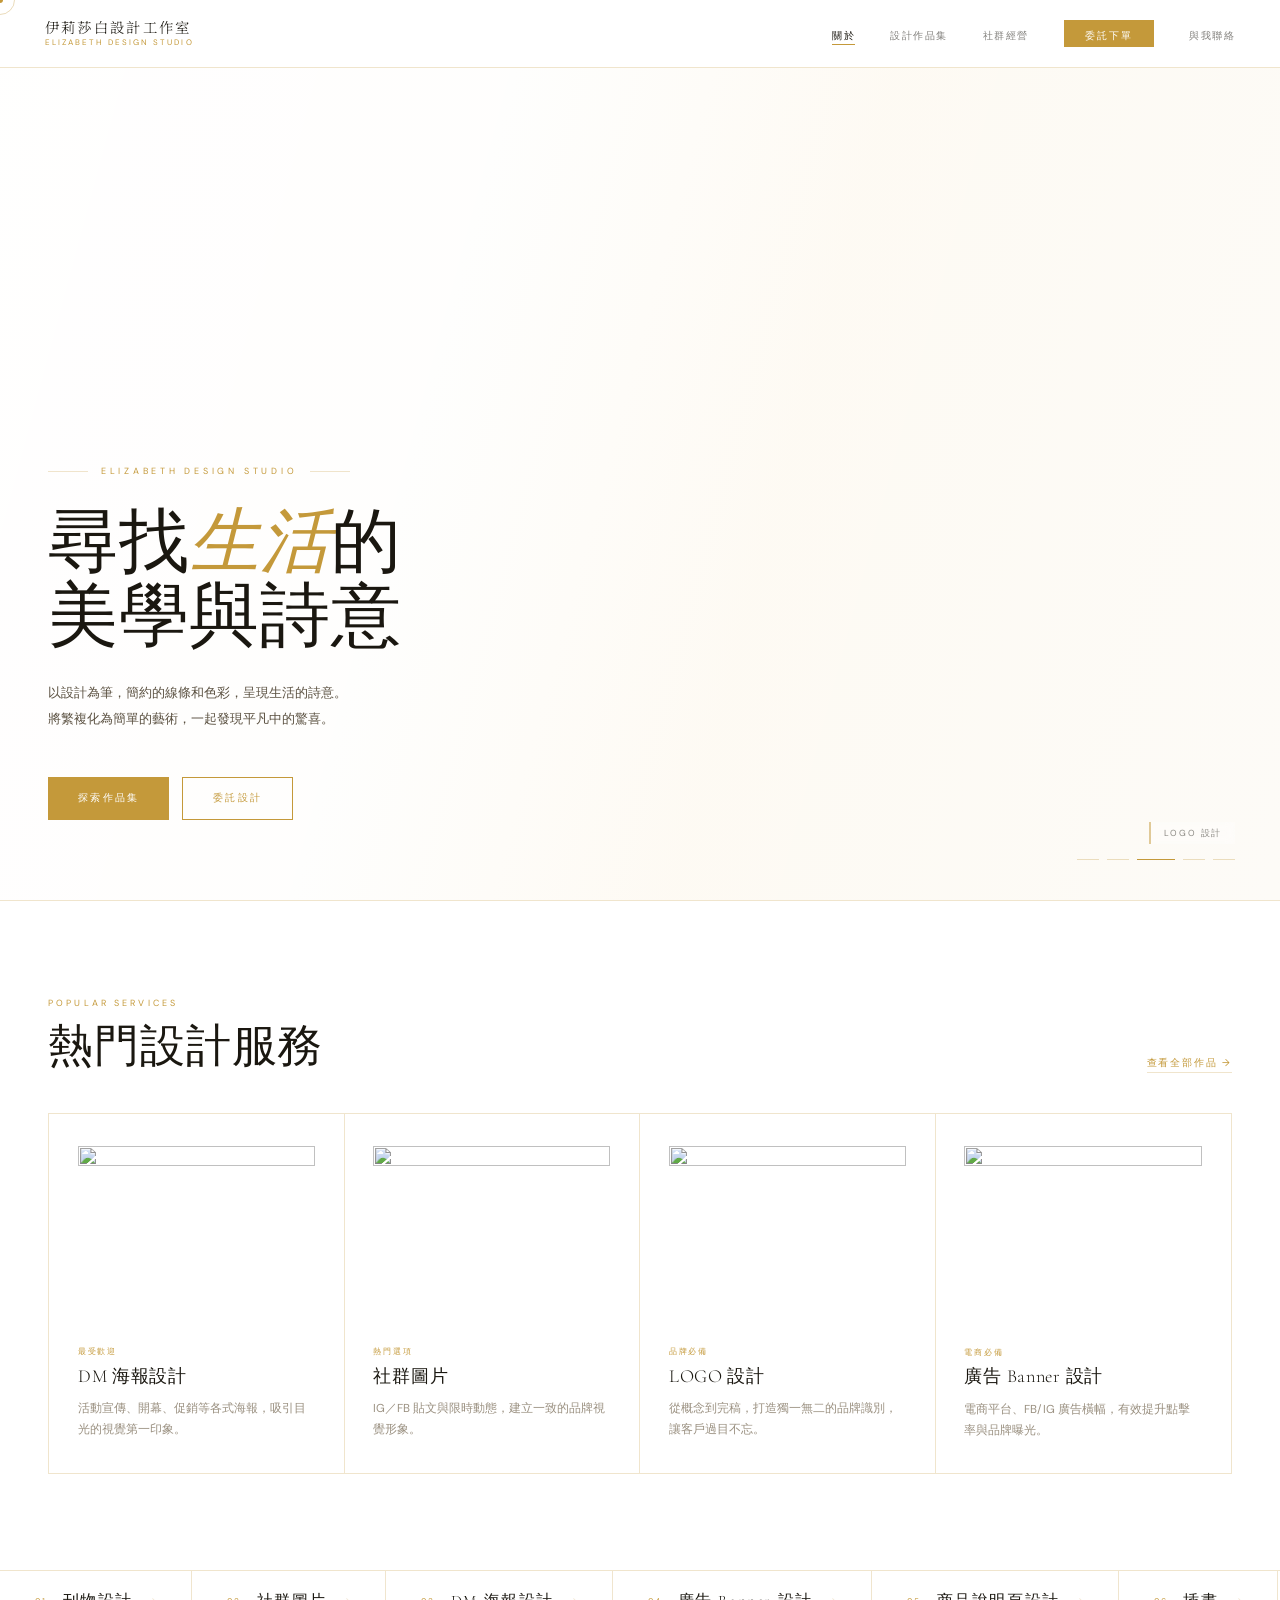
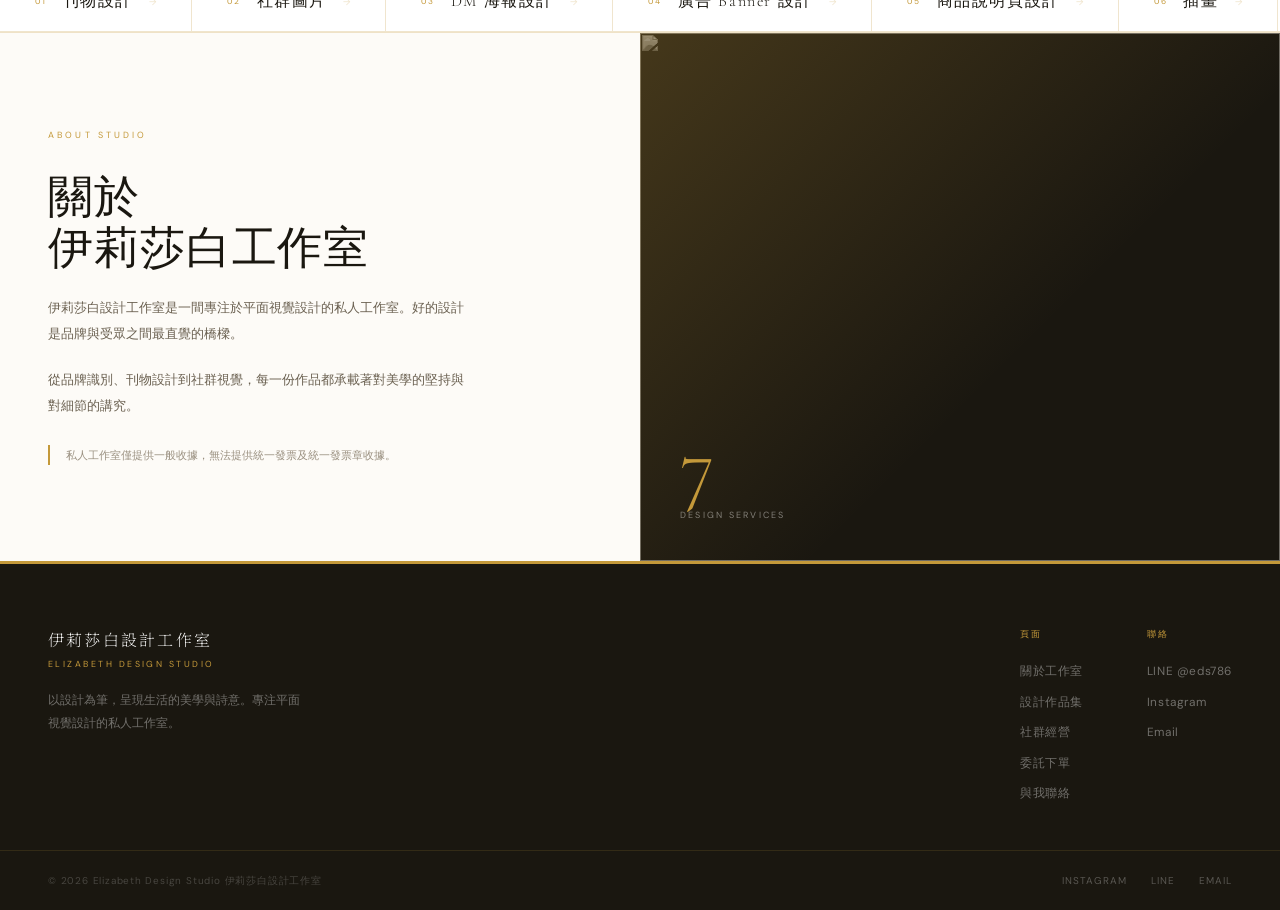
==== index.html @ bef83374 "Add files via upload" ====
<!DOCTYPE html>
<html lang="zh-TW">
<head>
<meta charset="UTF-8"/>
<meta name="viewport" content="width=device-width, initial-scale=1.0"/>
<title>ESD 伊莉莎白設計工作室</title>
<link rel="stylesheet" href="shared.css"/>
<style>
/* ══ HERO：全版圖片背景 ══ */
.hero{
  position:relative;height:100vh;min-height:620px;
  overflow:hidden;display:flex;align-items:flex-end;
}
/* 輪播作為背景 */
.hero-slides{position:absolute;inset:0;z-index:0}
.slide{position:absolute;inset:0;opacity:0;transition:opacity 1.2s var(--ease)}
.slide.active{opacity:1}
.slide img{width:100%;height:100%;object-fit:cover;display:block}
/* 漸層遮罩：左下金白漸層 */
.hero-overlay{
  position:absolute;inset:0;z-index:1;
  background:linear-gradient(
    105deg,
    rgba(255,255,255,.92) 0%,
    rgba(255,255,255,.75) 35%,
    rgba(255,248,235,.3) 60%,
    transparent 100%
  );
}
/* 文字區塊 */
.hero-content{
  position:relative;z-index:2;
  padding:0 3rem 5rem;
  max-width:640px;
}
.hero-eyebrow{
  font-size:.56rem;letter-spacing:.42em;text-transform:uppercase;
  color:var(--gold);margin-bottom:1.8rem;
  display:flex;align-items:center;gap:.8rem;
  opacity:0;animation:fadeUp .7s var(--ease) .2s forwards;
}
.hero-eyebrow::before,.hero-eyebrow::after{
  content:'';flex:1;max-width:40px;height:1px;background:var(--gold-line);
}
.hero-title{
  font-family:'Cormorant Garamond',serif;
  font-size:clamp(3.2rem,5.5vw,6rem);
  font-weight:300;line-height:1.05;letter-spacing:.01em;
  color:var(--ink);margin-bottom:1.6rem;
  opacity:0;animation:fadeUp .9s var(--ease) .35s forwards;
}
.hero-title em{font-style:italic;color:var(--gold)}
.hero-desc{
  font-size:.82rem;line-height:2;
  color:#5a5040;
  max-width:360px;margin-bottom:2.8rem;
  opacity:0;animation:fadeUp .8s var(--ease) .5s forwards;
}
.hero-btns{
  display:flex;gap:.8rem;
  opacity:0;animation:fadeUp .8s var(--ease) .65s forwards;
}
/* 右下角輪播控制 */
.hero-controls{
  position:absolute;bottom:2.5rem;right:2.8rem;z-index:3;
  display:flex;flex-direction:column;align-items:flex-end;gap:.9rem;
}
.hero-slide-label{
  font-size:.55rem;letter-spacing:.22em;text-transform:uppercase;
  color:var(--ink);opacity:.5;
  background:rgba(255,255,255,.7);backdrop-filter:blur(4px);
  padding:.28rem .8rem;border-left:2px solid var(--gold);
}
.slide-dots{display:flex;gap:.5rem}
.slide-dot{
  width:22px;height:1.5px;background:rgba(196,153,58,.3);
  border:none;padding:0;cursor:none;
  transition:background .3s,width .35s;
}
.slide-dot.active{background:var(--gold);width:38px}

/* ══ SERVICES ══ */
.services-sec{padding:6rem 3rem;background:var(--white);border-top:1px solid var(--gold-line)}
.services-grid{display:grid;grid-template-columns:repeat(4,1fr);gap:0;border:1px solid var(--gold-line)}
.svc-card{padding:2rem 1.8rem;border-right:1px solid var(--gold-line);cursor:none;transition:background .3s;position:relative;overflow:hidden}
.svc-card:last-child{border-right:none}
.svc-card::before{content:'';position:absolute;bottom:0;left:0;right:0;height:2px;background:var(--gold);transform:scaleX(0);transform-origin:left;transition:transform .45s var(--ease)}
.svc-card:hover{background:rgba(196,153,58,.04)}
.svc-card:hover::before{transform:scaleX(1)}
.svc-img{width:100%;aspect-ratio:4/3;object-fit:cover;display:block;margin-bottom:1.4rem;filter:grayscale(15%);transition:filter .4s}
.svc-card:hover .svc-img{filter:grayscale(0%)}
.svc-tag{font-size:.52rem;letter-spacing:.22em;text-transform:uppercase;color:var(--gold);margin-bottom:.45rem;display:block}
.svc-name{font-family:'Cormorant Garamond',serif;font-size:1.15rem;font-weight:300;letter-spacing:.04em;margin-bottom:.6rem;line-height:1.3}
.svc-desc{font-size:.72rem;color:var(--muted);line-height:1.85}

/* ══ 跑馬燈 ══ */
.marquee-sec{background:var(--white);overflow:hidden;border-top:1px solid var(--gold-line);border-bottom:1px solid var(--gold-line)}
.marquee-track{display:flex;animation:marquee 32s linear infinite;white-space:nowrap}
.marquee-track:hover{animation-play-state:paused}
.mq-item{display:inline-flex;align-items:center;gap:1rem;padding:1.2rem 2.2rem;border-right:1px solid var(--gold-line);text-decoration:none;flex-shrink:0;transition:background .25s}
.mq-item:hover{background:var(--gold-bg)}
.mq-num{font-size:.52rem;color:var(--gold);letter-spacing:.2em;font-weight:400}
.mq-name{font-family:'Cormorant Garamond',serif;font-size:1rem;font-weight:300;letter-spacing:.1em;color:var(--ink);transition:color .25s}
.mq-item:hover .mq-name{color:var(--gold)}
.mq-arr{font-size:.6rem;color:var(--gold-line);transition:transform .25s,color .25s}
.mq-item:hover .mq-arr{transform:translateX(4px);color:var(--gold)}

/* ══ About ══ */
.about-strip{display:grid;grid-template-columns:1fr 1fr;border-top:1px solid var(--gold-line)}
.about-txt{padding:6rem 4rem 6rem 3rem;display:flex;flex-direction:column;justify-content:center;gap:1.2rem;background:var(--cream)}
.about-p{font-size:.82rem;line-height:2;color:#6a6050;max-width:420px}
.about-note{font-size:.7rem;color:var(--muted);border-left:2px solid var(--gold);padding-left:1rem;line-height:1.85;margin-top:.4rem}
.about-vis{position:relative;overflow:hidden;background:var(--ink)}
.about-vis img{width:100%;height:100%;object-fit:cover;display:block;opacity:.5;mix-blend-mode:luminosity}
.about-vis::after{content:'';position:absolute;inset:0;background:linear-gradient(135deg,rgba(196,153,58,.25) 0%,transparent 60%)}
.about-num{position:absolute;bottom:2.5rem;left:2.5rem}
.about-num-val{font-family:'Cormorant Garamond',serif;font-size:5rem;font-weight:300;color:var(--gold);line-height:1}
.about-num-lab{font-size:.56rem;letter-spacing:.25em;text-transform:uppercase;color:rgba(255,255,255,.45);margin-top:.3rem}

/* RWD */
@media(max-width:1024px){.services-grid{grid-template-columns:1fr 1fr}.svc-card:nth-child(2){border-right:none}.svc-card:nth-child(3){border-right:1px solid var(--gold-line);border-top:1px solid var(--gold-line)}.svc-card:nth-child(4){border-right:none;border-top:1px solid var(--gold-line)}}
@media(max-width:900px){
  .hero{min-height:100svh}
  .hero-content{padding:0 1.5rem 4rem}
  .hero-overlay{background:linear-gradient(160deg,rgba(255,255,255,.93) 0%,rgba(255,255,255,.7) 50%,transparent 100%)}
  .services-sec{padding:4rem 1.5rem}
  .about-strip{grid-template-columns:1fr}.about-vis{height:280px}.about-txt{padding:4rem 1.5rem}
  .hero-controls{right:1.5rem;bottom:1.5rem}
}
@media(max-width:640px){
  .hero-btns{flex-direction:column;width:fit-content}
  .services-grid{grid-template-columns:1fr;border:none;gap:1px;background:var(--gold-line)}
  .svc-card{border-right:none!important;border-top:none!important}
}
</style>
</head>
<body>
<div class="cur" id="cur"><div class="cur-ring" id="curRing"></div><div class="cur-dot" id="curDot"></div></div>
<nav id="nav">
  <a href="index.html" class="nav-logo" id="navLogo">
    <span class="nav-logo-zh" id="logoZh">伊莉莎白設計工作室</span>
    <span class="nav-logo-en" id="logoEn">Elizabeth Design Studio</span>
  </a>
  <ul class="nav-links">
    <li><a href="index.html" class="active">關於</a></li>
    <li><a href="portfolio.html">設計作品集</a></li>
    <li><a href="social.html">社群經營</a></li>
    <li><a href="order.html" class="nav-order">委託下單</a></li>
    <li><a href="contact.html">與我聯絡</a></li>
  </ul>
</nav>
<section class="hero">
  <!-- 背景輪播 -->
  <div class="hero-slides" id="heroSlides">
    <div class="slide active"><img src="https://static.wixstatic.com/media/8109e1_0e1e3e920103409a89917b30dbd67b21~mv2.jpg" alt="刊物設計"/></div>
    <div class="slide"><img src="https://static.wixstatic.com/media/8109e1_4ee2aa64d29e4736bb7f7d68e0863f81~mv2.png" alt="DM海報設計"/></div>
    <div class="slide"><img src="https://static.wixstatic.com/media/8109e1_be5bf47ede104ee7af5be78bfac6766f~mv2.jpg" alt="LOGO設計"/></div>
    <div class="slide"><img src="https://static.wixstatic.com/media/41ce05_c71574ff69be4d159ee963cf0ec80db9~mv2.jpg" alt="社群圖片"/></div>
    <div class="slide"><img src="https://static.wixstatic.com/media/8109e1_5db962375a4b495bbe7d203b0794fe00~mv2.png" alt="廣告Banner"/></div>
  </div>
  <!-- 漸層遮罩 -->
  <div class="hero-overlay"></div>
  <!-- 文字內容 -->
  <div class="hero-content" style="padding-top:calc(var(--nav-h) + 2rem)">
    <p class="hero-eyebrow">Elizabeth Design Studio</p>
    <h1 class="hero-title">尋找<em>生活</em>的<br>美學與詩意</h1>
    <p class="hero-desc">以設計為筆，簡約的線條和色彩，呈現生活的詩意。<br>將繁複化為簡單的藝術，一起發現平凡中的驚喜。</p>
    <div class="hero-btns">
      <a href="portfolio.html" class="btn btn-dark">探索作品集</a>
      <a href="order.html" class="btn btn-outline">委託設計</a>
    </div>
  </div>
  <!-- 右下角控制 -->
  <div class="hero-controls">
    <span class="hero-slide-label" id="heroLabel">刊物設計</span>
    <div class="slide-dots" id="slideDots"></div>
  </div>
</section>
<section class="services-sec">
  <div class="s-head reveal"><div><span class="s-label">Popular Services</span><h2 class="s-title">熱門設計服務</h2></div><a href="portfolio.html" class="s-more">查看全部作品 →</a></div>
  <div class="services-grid">
    <div class="svc-card reveal"><img class="svc-img" src="https://static.wixstatic.com/media/8109e1_4ee2aa64d29e4736bb7f7d68e0863f81~mv2.png" alt=""/><span class="svc-tag">最受歡迎</span><div class="svc-name">DM 海報設計</div><div class="svc-desc">活動宣傳、開幕、促銷等各式海報，吸引目光的視覺第一印象。</div></div>
    <div class="svc-card reveal"><img class="svc-img" src="https://static.wixstatic.com/media/41ce05_c71574ff69be4d159ee963cf0ec80db9~mv2.jpg" alt=""/><span class="svc-tag">熱門選項</span><div class="svc-name">社群圖片</div><div class="svc-desc">IG／FB 貼文與限時動態，建立一致的品牌視覺形象。</div></div>
    <div class="svc-card reveal"><img class="svc-img" src="https://static.wixstatic.com/media/8109e1_be5bf47ede104ee7af5be78bfac6766f~mv2.jpg" alt=""/><span class="svc-tag">品牌必備</span><div class="svc-name">LOGO 設計</div><div class="svc-desc">從概念到完稿，打造獨一無二的品牌識別，讓客戶過目不忘。</div></div>
    <div class="svc-card reveal"><img class="svc-img" src="https://static.wixstatic.com/media/8109e1_5db962375a4b495bbe7d203b0794fe00~mv2.png" alt=""/><span class="svc-tag">電商必備</span><div class="svc-name">廣告 Banner 設計</div><div class="svc-desc">電商平台、FB/IG 廣告橫幅，有效提升點擊率與品牌曝光。</div></div>
  </div>
</section>
<div class="marquee-sec">
  <div class="marquee-track">
    <a href="portfolio.html?cat=publication" class="mq-item"><span class="mq-num">01</span><span class="mq-name">刊物設計</span><span class="mq-arr">→</span></a>
    <a href="portfolio.html?cat=social" class="mq-item"><span class="mq-num">02</span><span class="mq-name">社群圖片</span><span class="mq-arr">→</span></a>
    <a href="portfolio.html?cat=poster" class="mq-item"><span class="mq-num">03</span><span class="mq-name">DM 海報設計</span><span class="mq-arr">→</span></a>
    <a href="portfolio.html?cat=banner" class="mq-item"><span class="mq-num">04</span><span class="mq-name">廣告 Banner 設計</span><span class="mq-arr">→</span></a>
    <a href="portfolio.html?cat=product" class="mq-item"><span class="mq-num">05</span><span class="mq-name">商品說明頁設計</span><span class="mq-arr">→</span></a>
    <a href="portfolio.html?cat=illustration" class="mq-item"><span class="mq-num">06</span><span class="mq-name">插畫</span><span class="mq-arr">→</span></a>
    <a href="portfolio.html?cat=logo" class="mq-item"><span class="mq-num">07</span><span class="mq-name">LOGO 設計</span><span class="mq-arr">→</span></a>
    <a href="portfolio.html?cat=publication" class="mq-item"><span class="mq-num">01</span><span class="mq-name">刊物設計</span><span class="mq-arr">→</span></a>
    <a href="portfolio.html?cat=social" class="mq-item"><span class="mq-num">02</span><span class="mq-name">社群圖片</span><span class="mq-arr">→</span></a>
    <a href="portfolio.html?cat=poster" class="mq-item"><span class="mq-num">03</span><span class="mq-name">DM 海報設計</span><span class="mq-arr">→</span></a>
    <a href="portfolio.html?cat=banner" class="mq-item"><span class="mq-num">04</span><span class="mq-name">廣告 Banner 設計</span><span class="mq-arr">→</span></a>
    <a href="portfolio.html?cat=product" class="mq-item"><span class="mq-num">05</span><span class="mq-name">商品說明頁設計</span><span class="mq-arr">→</span></a>
    <a href="portfolio.html?cat=illustration" class="mq-item"><span class="mq-num">06</span><span class="mq-name">插畫</span><span class="mq-arr">→</span></a>
    <a href="portfolio.html?cat=logo" class="mq-item"><span class="mq-num">07</span><span class="mq-name">LOGO 設計</span><span class="mq-arr">→</span></a>
  </div>
</div>
<div class="about-strip">
  <div class="about-txt">
    <span class="s-label reveal">About Studio</span>
    <h2 class="s-title reveal">關於<br>伊莉莎白工作室</h2>
    <p class="about-p reveal">伊莉莎白設計工作室是一間專注於平面視覺設計的私人工作室。好的設計是品牌與受眾之間最直覺的橋樑。</p>
    <p class="about-p reveal">從品牌識別、刊物設計到社群視覺，每一份作品都承載著對美學的堅持與對細節的講究。</p>
    <div class="about-note reveal">私人工作室僅提供一般收據，無法提供統一發票及統一發票章收據。</div>
  </div>
  <div class="about-vis">
    <img src="https://static.wixstatic.com/media/8109e1_48b0894b3bb042a0b4a8bf01ee296b0f~mv2.jpg" alt=""/>
    <div class="about-num"><div class="about-num-val">7</div><div class="about-num-lab">Design Services</div></div>
  </div>
</div>
<footer class="site-footer">
  <div class="footer-top">
    <div class="footer-brand">
      <div class="footer-brand-logo">伊莉莎白設計工作室</div>
      <span class="footer-brand-en">Elizabeth Design Studio</span>
      <div class="footer-brand-desc">以設計為筆，呈現生活的美學與詩意。專注平面視覺設計的私人工作室。</div>
    </div>
    <div class="footer-col">
      <div class="footer-col-title">頁面</div>
      <ul><li><a href="index.html">關於工作室</a></li><li><a href="portfolio.html">設計作品集</a></li><li><a href="social.html">社群經營</a></li><li><a href="order.html">委託下單</a></li><li><a href="contact.html">與我聯絡</a></li></ul>
    </div>
    <div class="footer-col">
      <div class="footer-col-title">聯絡</div>
      <ul><li><a href="https://lin.ee/ocDYK0A" target="_blank">LINE @eds786</a></li><li><a href="https://instagram.com/elizabeth.design.tw" target="_blank">Instagram</a></li><li><a href="mailto:edsmichelle786@gmail.com">Email</a></li></ul>
    </div>
  </div>
  <div class="footer-bottom">
    <span class="footer-copy">© 2026 Elizabeth Design Studio 伊莉莎白設計工作室</span>
    <div class="footer-social"><a href="https://instagram.com/elizabeth.design.tw" target="_blank">Instagram</a><a href="https://lin.ee/ocDYK0A" target="_blank">LINE</a><a href="mailto:edsmichelle786@gmail.com">Email</a></div>
  </div>
</footer>
<script>
const cur=document.getElementById('cur'),dot=document.getElementById('curDot'),ring=document.getElementById('curRing');
let mx=0,my=0,rx=0,ry=0;
document.addEventListener('mousemove',e=>{mx=e.clientX;my=e.clientY;dot.style.left=mx+'px';dot.style.top=my+'px'});
(function loop(){rx+=(mx-rx)*.11;ry+=(my-ry)*.11;ring.style.left=rx+'px';ring.style.top=ry+'px';requestAnimationFrame(loop)})();
document.querySelectorAll('a,button,.svc-card').forEach(el=>{el.addEventListener('mouseenter',()=>cur.classList.add('hov'));el.addEventListener('mouseleave',()=>cur.classList.remove('hov'))});
window.addEventListener('load',()=>{const zh=document.getElementById('logoZh'),en=document.getElementById('logoEn');const zhW=zh.getBoundingClientRect().width;en.style.letterSpacing='0px';const enW=en.scrollWidth;if(enW<zhW&&en.textContent.length>1)en.style.letterSpacing=((zhW-enW)/(en.textContent.length-1))+'px'});
window.addEventListener('scroll',()=>document.getElementById('nav').classList.toggle('scrolled',window.scrollY>20));

/* Slideshow */
const slideLabels=['刊物設計','DM 海報設計','LOGO 設計','社群圖片','廣告 Banner'];
const slides=document.querySelectorAll('.slide');
const dotsWrap=document.getElementById('slideDots');
const labelEl=document.getElementById('heroLabel');
let cs=0,timer;
slides.forEach((_,i)=>{
  const d=document.createElement('button');
  d.className='slide-dot'+(i===0?' active':'');
  d.addEventListener('click',()=>{goTo(i);resetTimer()});
  dotsWrap.appendChild(d);
});
function goTo(n){
  slides[cs].classList.remove('active');
  dotsWrap.children[cs].classList.remove('active');
  cs=(n+slides.length)%slides.length;
  slides[cs].classList.add('active');
  dotsWrap.children[cs].classList.add('active');
  if(labelEl) labelEl.textContent=slideLabels[cs];
}
function resetTimer(){clearInterval(timer);timer=setInterval(()=>goTo(cs+1),4200)}
resetTimer();

/* Reveal */
const obs=new IntersectionObserver(entries=>{entries.forEach((e,i)=>{if(e.isIntersecting){setTimeout(()=>e.target.classList.add('in'),i*80);obs.unobserve(e.target)}});},{threshold:.1});
document.querySelectorAll('.reveal').forEach(el=>obs.observe(el));
</script>
</body>
</html>
---- shared.css ----
/* ════════════════════════════════════════
   ESD 伊莉莎白設計工作室 — 共用樣式
   shared.css  |  白色 × 金色主題
════════════════════════════════════════ */

@import url('https://fonts.googleapis.com/css2?family=Noto+Serif+TC:wght@200;300;400&family=DM+Sans:ital,wght@0,300;0,400;0,500;1,300&family=Cormorant+Garamond:ital,wght@0,300;0,400;1,300&display=swap');

/* ── Reset ── */
*, *::before, *::after { box-sizing: border-box; margin: 0; padding: 0; }
html { scroll-behavior: smooth; }

/* ── Variables（白色 × 金色）── */
:root {
  --ink:      #1a1710;       /* 深墨褐，只用於文字 */
  --ink2:     #2e2a1e;
  --white:    #ffffff;
  --cream:    #fdfbf7;       /* 頁面底色，非純白略帶暖意 */
  --gold:     #c4993a;       /* 主金色 */
  --gold-l:   #d4af62;       /* 亮金 hover */
  --gold-d:   #a07c28;       /* 深金 */
  --gold-bg:  rgba(196,153,58,.08);   /* 金色淡背景 */
  --gold-line:rgba(196,153,58,.25);   /* 金色線條 */
  --line:     rgba(196,153,58,.18);   /* 分隔線 */
  --muted:    #9a9080;
  --ease:     cubic-bezier(0.16, 1, 0.3, 1);
  --nav-h:    68px;
}

body {
  font-family: 'DM Sans', sans-serif;
  background: var(--cream);
  color: var(--ink);
  overflow-x: hidden;
  cursor: none;
}

/* ── Custom Cursor ── */
.cur { position: fixed; pointer-events: none; z-index: 9999; }
.cur-dot {
  width: 6px; height: 6px;
  background: var(--gold);
  border-radius: 50%;
  position: absolute;
  transform: translate(-50%, -50%);
}
.cur-ring {
  width: 30px; height: 30px;
  border: 1px solid var(--gold);
  border-radius: 50%;
  position: absolute;
  transform: translate(-50%, -50%);
  transition: width .5s var(--ease), height .5s var(--ease), opacity .4s;
  opacity: .35;
}
.cur.hov .cur-ring { width: 50px; height: 50px; opacity: .2; }

/* ════════════════
   NAV
════════════════ */
nav {
  position: fixed; top: 0; left: 0; right: 0; z-index: 200;
  height: var(--nav-h);
  display: flex; justify-content: space-between; align-items: center;
  padding: 0 2.8rem;
  background: rgba(255,255,255,.97);
  backdrop-filter: blur(20px);
  border-bottom: 1px solid var(--gold-line);
  transition: background .3s, box-shadow .3s;
}
nav.scrolled {
  box-shadow: 0 1px 20px rgba(196,153,58,.1);
}

/* ── Logo ── */
.nav-logo {
  text-decoration: none;
  display: flex; flex-direction: column;
  align-items: flex-start; gap: .12rem;
}
.nav-logo-zh {
  font-family: 'Noto Serif TC', serif;
  font-size: .9rem; font-weight: 300;
  letter-spacing: .16em; white-space: nowrap;
  display: block; line-height: 1; color: var(--ink);
}
.nav-logo-en {
  font-size: .5rem; letter-spacing: .3em;
  text-transform: uppercase; color: var(--gold);
  white-space: nowrap; display: block;
}

/* ── Links ── */
.nav-links {
  display: flex; gap: 2.2rem;
  list-style: none; align-items: center;
}
.nav-links a {
  text-decoration: none; color: var(--ink);
  font-size: .65rem; letter-spacing: .14em; text-transform: uppercase;
  position: relative; padding-bottom: 3px;
  transition: color .25s; opacity: .55;
}
.nav-links a::after {
  content: ''; position: absolute; bottom: 0; left: 0;
  width: 0; height: 1px; background: var(--gold);
  transition: width .4s var(--ease);
}
.nav-links a:hover { opacity: 1; color: var(--gold); }
.nav-links a:hover::after { width: 100%; }
.nav-links a.active { opacity: 1; color: var(--ink); }
.nav-links a.active::after { width: 100%; }

/* ── 委託下單按鈕 ── */
.nav-order {
  opacity: 1 !important;
  display: inline-flex; align-items: center;
  text-decoration: none !important;
  color: var(--white) !important;
  font-size: .6rem !important;
  letter-spacing: .18em !important;
  padding: .5rem 1.3rem;
  background: var(--gold);
  border: 1px solid var(--gold);
  transition: background .3s, border-color .3s !important;
  white-space: nowrap;
}
.nav-order::after { display: none !important; }
.nav-order:hover {
  background: var(--gold-d) !important;
  border-color: var(--gold-d) !important;
  color: var(--white) !important;
}

/* ════════════════
   FOOTER — 米白底金色調
════════════════ */
.site-footer {
  background: var(--ink);
  border-top: 3px solid var(--gold);
}
.footer-top {
  display: grid; grid-template-columns: 1fr auto auto;
  gap: 4rem; align-items: start;
  padding: 4rem 3rem 3rem;
  border-bottom: 1px solid rgba(196,153,58,.15);
}
.footer-brand-logo {
  font-family: 'Noto Serif TC', serif;
  font-size: 1rem; font-weight: 200; letter-spacing: .14em;
  color: var(--white); margin-bottom: .4rem;
}
.footer-brand-en {
  font-size: .55rem; letter-spacing: .28em; text-transform: uppercase;
  color: var(--gold); margin-bottom: 1.2rem; display: block;
}
.footer-brand-desc {
  font-size: .74rem; color: rgba(255,255,255,.38);
  line-height: 1.9; max-width: 260px;
}
.footer-col-title {
  font-size: .56rem; letter-spacing: .28em; text-transform: uppercase;
  color: var(--gold); margin-bottom: 1.1rem;
}
.footer-col ul { list-style: none; display: flex; flex-direction: column; gap: .6rem; }
.footer-col ul a {
  font-size: .74rem; color: rgba(255,255,255,.38);
  text-decoration: none; letter-spacing: .05em; transition: color .25s;
}
.footer-col ul a:hover { color: var(--gold-l); }
.footer-bottom {
  display: flex; justify-content: space-between; align-items: center;
  padding: 1.4rem 3rem;
}
.footer-copy {
  font-size: .62rem; color: rgba(255,255,255,.2); letter-spacing: .08em;
}
.footer-social { display: flex; gap: 1.5rem; }
.footer-social a {
  font-size: .62rem; color: rgba(255,255,255,.28);
  text-decoration: none; letter-spacing: .1em; text-transform: uppercase;
  transition: color .25s;
}
.footer-social a:hover { color: var(--gold); }

/* ════════════════
   SHARED COMPONENTS
════════════════ */
.s-label {
  font-size: .56rem; letter-spacing: .35em; text-transform: uppercase;
  color: var(--gold); margin-bottom: .8rem; display: block;
}
.s-title {
  font-family: 'Cormorant Garamond', serif;
  font-size: clamp(2rem, 3.5vw, 3.2rem);
  font-weight: 300; letter-spacing: .02em; line-height: 1.15;
}
.s-head {
  display: flex; justify-content: space-between; align-items: flex-end;
  margin-bottom: 2.5rem;
}
.s-more {
  font-size: .62rem; letter-spacing: .18em; text-transform: uppercase;
  color: var(--gold); text-decoration: none;
  border-bottom: 1px solid var(--gold-line); padding-bottom: 2px;
  transition: color .25s, border-color .25s;
}
.s-more:hover { color: var(--gold-d); border-color: var(--gold-d); }

/* Buttons */
.btn {
  display: inline-flex; align-items: center; gap: .55rem;
  text-decoration: none; font-family: 'DM Sans', sans-serif;
  font-size: .65rem; letter-spacing: .2em; text-transform: uppercase;
  padding: .85rem 1.9rem; transition: all .35s var(--ease);
  cursor: none; white-space: nowrap; border: none;
}
/* 主要按鈕：金底白字 */
.btn-dark  { background: var(--gold); color: var(--white); }
.btn-dark:hover { background: var(--gold-d); }
/* 輪廓按鈕：金框金字 */
.btn-outline { border: 1px solid var(--gold); color: var(--gold); background: none; }
.btn-outline:hover { background: var(--gold); color: var(--white); }
/* 深色場合白框 */
.btn-outline-w { border: 1px solid rgba(255,255,255,.35); color: var(--white); background: none; }
.btn-outline-w:hover { border-color: var(--gold); color: var(--gold); }
.btn-gold { background: var(--gold); color: var(--white); }
.btn-gold:hover { background: var(--gold-d); }

/* Page hero — 白底金裝飾 */
.page-hero {
  padding-top: var(--nav-h);
  min-height: 46vh;
  background: var(--white);
  border-bottom: 1px solid var(--gold-line);
  display: flex; flex-direction: column; justify-content: flex-end;
  padding-left: 3rem; padding-right: 3rem; padding-bottom: 4rem;
  position: relative; overflow: hidden;
}
/* 金色左側裝飾線 */
.page-hero::before {
  content: '';
  position: absolute; left: 0; top: 0; bottom: 0;
  width: 3px; background: linear-gradient(to bottom, transparent, var(--gold), transparent);
}
/* 大字水印改成金色淡 */
.page-hero-watermark {
  position: absolute; right: -1rem; top: 50%; transform: translateY(-55%);
  font-family: 'Cormorant Garamond', serif;
  font-size: 18vw; font-weight: 300; line-height: 1;
  color: rgba(196,153,58,.06); pointer-events: none; white-space: nowrap;
  letter-spacing: -.02em;
}
.page-hero .s-label { color: var(--gold); }
.page-hero h1 {
  font-family: 'Cormorant Garamond', serif;
  font-size: clamp(2.4rem, 5.5vw, 5rem);
  font-weight: 300; color: var(--ink);
  line-height: 1.08; letter-spacing: .01em;
  opacity: 0; animation: fadeUp .85s var(--ease) .35s forwards;
}
.page-hero h1 em { font-style: italic; color: var(--gold); }
.page-hero-sub {
  font-size: .8rem; color: var(--muted);
  margin-top: 1rem; line-height: 1.9; max-width: 480px;
  opacity: 0; animation: fadeUp .8s var(--ease) .5s forwards;
}

/* Reveal */
.reveal { opacity: 0; transform: translateY(22px); transition: opacity .8s var(--ease), transform .8s var(--ease); }
.reveal.in { opacity: 1; transform: translateY(0); }

/* Animations */
@keyframes fadeUp { from { opacity:0; transform: translateY(16px); } to { opacity:1; transform: translateY(0); } }
@keyframes fadeIn { from { opacity:0; } to { opacity:1; } }
@keyframes marquee { from { transform: translateX(0); } to { transform: translateX(-50%); } }

/* ── Responsive ── */
@media (max-width: 900px) {
  nav { padding: 0 1.5rem; }
  .nav-links { gap: 1.2rem; }
  .page-hero { padding: calc(var(--nav-h) + 2rem) 1.5rem 3rem; }
  .footer-top { grid-template-columns: 1fr; gap: 2rem; padding: 3rem 1.5rem 2rem; }
  .footer-bottom { padding: 1.2rem 1.5rem; flex-direction: column; gap: .8rem; text-align: center; }
}
@media (max-width: 640px) {
  nav { padding: 0 1.2rem; }
  .nav-links li:not(:last-child):not(:last-child) { display: none; }
}
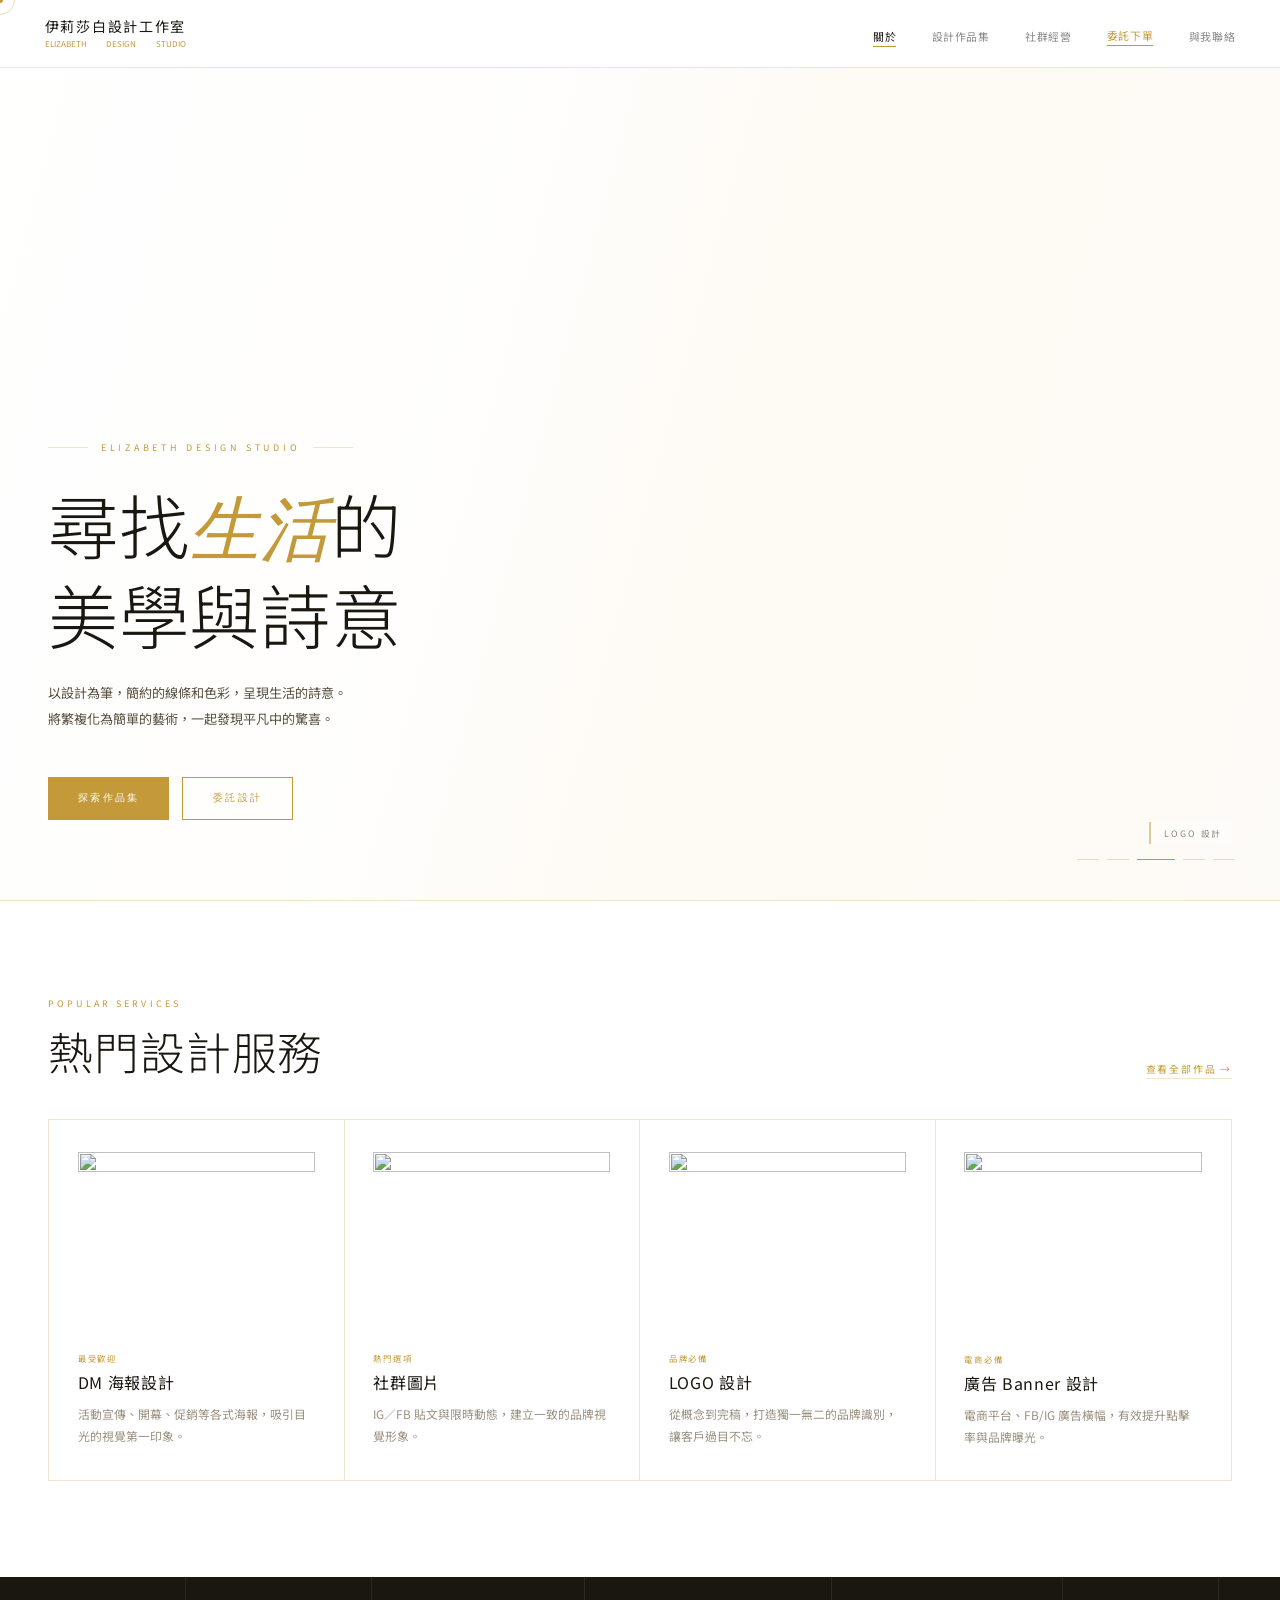
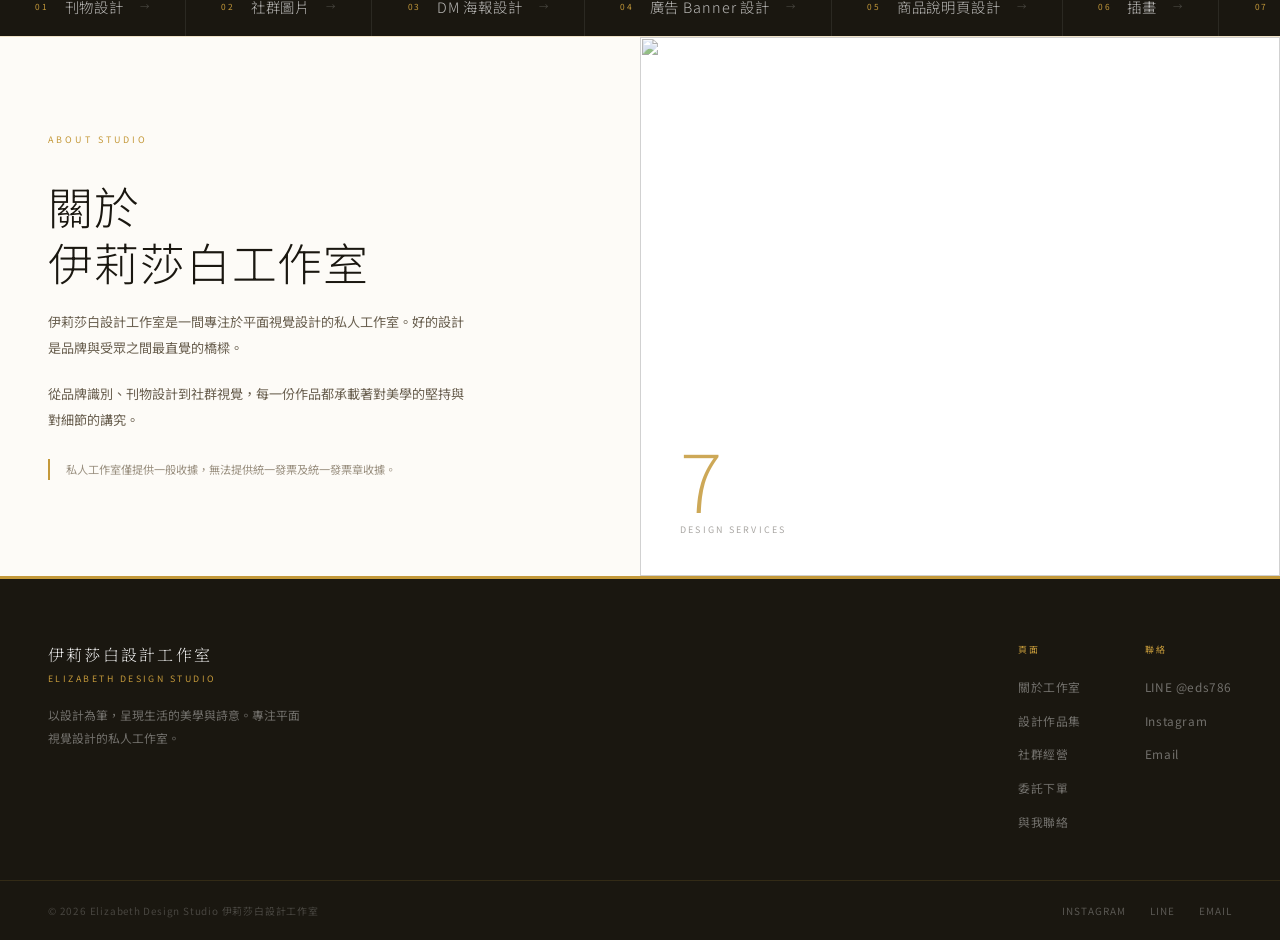
==== commit a13831b9: "Add files via upload" ====
--- a/index.html
+++ b/index.html
@@ -11,12 +11,10 @@
   position:relative;height:100vh;min-height:620px;
   overflow:hidden;display:flex;align-items:flex-end;
 }
-/* 輪播作為背景 */
 .hero-slides{position:absolute;inset:0;z-index:0}
 .slide{position:absolute;inset:0;opacity:0;transition:opacity 1.2s var(--ease)}
 .slide.active{opacity:1}
 .slide img{width:100%;height:100%;object-fit:cover;display:block}
-/* 漸層遮罩：左下金白漸層 */
 .hero-overlay{
   position:absolute;inset:0;z-index:1;
   background:linear-gradient(
@@ -27,7 +25,6 @@
     transparent 100%
   );
 }
-/* 文字區塊 */
 .hero-content{
   position:relative;z-index:2;
   padding:0 3rem 5rem;
@@ -42,14 +39,15 @@
 .hero-eyebrow::before,.hero-eyebrow::after{
   content:'';flex:1;max-width:40px;height:1px;background:var(--gold-line);
 }
+/* 圖三：主標題改黑體 */
 .hero-title{
-  font-family:'Cormorant Garamond',serif;
-  font-size:clamp(3.2rem,5.5vw,6rem);
-  font-weight:300;line-height:1.05;letter-spacing:.01em;
+  font-family:'Noto Sans TC',sans-serif;
+  font-size:clamp(2.8rem,5.5vw,6rem);
+  font-weight:300;line-height:1.15;letter-spacing:.01em;
   color:var(--ink);margin-bottom:1.6rem;
   opacity:0;animation:fadeUp .9s var(--ease) .35s forwards;
 }
-.hero-title em{font-style:italic;color:var(--gold)}
+.hero-title em{font-style:italic;color:var(--gold);font-family:'Cormorant Garamond',serif}
 .hero-desc{
   font-size:.82rem;line-height:2;
   color:#5a5040;
@@ -60,7 +58,6 @@
   display:flex;gap:.8rem;
   opacity:0;animation:fadeUp .8s var(--ease) .65s forwards;
 }
-/* 右下角輪播控制 */
 .hero-controls{
   position:absolute;bottom:2.5rem;right:2.8rem;z-index:3;
   display:flex;flex-direction:column;align-items:flex-end;gap:.9rem;
@@ -90,19 +87,19 @@
 .svc-img{width:100%;aspect-ratio:4/3;object-fit:cover;display:block;margin-bottom:1.4rem;filter:grayscale(15%);transition:filter .4s}
 .svc-card:hover .svc-img{filter:grayscale(0%)}
 .svc-tag{font-size:.52rem;letter-spacing:.22em;text-transform:uppercase;color:var(--gold);margin-bottom:.45rem;display:block}
-.svc-name{font-family:'Cormorant Garamond',serif;font-size:1.15rem;font-weight:300;letter-spacing:.04em;margin-bottom:.6rem;line-height:1.3}
-.svc-desc{font-size:.72rem;color:var(--muted);line-height:1.85}
-
-/* ══ 跑馬燈 ══ */
-.marquee-sec{background:var(--white);overflow:hidden;border-top:1px solid var(--gold-line);border-bottom:1px solid var(--gold-line)}
+.svc-name{font-family:'Noto Sans TC',sans-serif;font-size:1rem;font-weight:400;letter-spacing:.04em;margin-bottom:.6rem;line-height:1.4}
+.svc-desc{font-size:.74rem;color:var(--muted);line-height:1.85}
+
+/* 圖四：跑馬燈改回黑底 */
+.marquee-sec{background:var(--ink);overflow:hidden;border-top:none;border-bottom:none}
 .marquee-track{display:flex;animation:marquee 32s linear infinite;white-space:nowrap}
 .marquee-track:hover{animation-play-state:paused}
-.mq-item{display:inline-flex;align-items:center;gap:1rem;padding:1.2rem 2.2rem;border-right:1px solid var(--gold-line);text-decoration:none;flex-shrink:0;transition:background .25s}
-.mq-item:hover{background:var(--gold-bg)}
+.mq-item{display:inline-flex;align-items:center;gap:1rem;padding:1.2rem 2.2rem;border-right:1px solid rgba(255,255,255,.08);text-decoration:none;flex-shrink:0;transition:background .25s}
+.mq-item:hover{background:rgba(196,153,58,.15)}
 .mq-num{font-size:.52rem;color:var(--gold);letter-spacing:.2em;font-weight:400}
-.mq-name{font-family:'Cormorant Garamond',serif;font-size:1rem;font-weight:300;letter-spacing:.1em;color:var(--ink);transition:color .25s}
+.mq-name{font-family:'Noto Sans TC',sans-serif;font-size:.9rem;font-weight:300;letter-spacing:.06em;color:rgba(255,255,255,.7);transition:color .25s}
 .mq-item:hover .mq-name{color:var(--gold)}
-.mq-arr{font-size:.6rem;color:var(--gold-line);transition:transform .25s,color .25s}
+.mq-arr{font-size:.6rem;color:rgba(255,255,255,.2);transition:transform .25s,color .25s}
 .mq-item:hover .mq-arr{transform:translateX(4px);color:var(--gold)}
 
 /* ══ About ══ */
@@ -110,12 +107,13 @@
 .about-txt{padding:6rem 4rem 6rem 3rem;display:flex;flex-direction:column;justify-content:center;gap:1.2rem;background:var(--cream)}
 .about-p{font-size:.82rem;line-height:2;color:#6a6050;max-width:420px}
 .about-note{font-size:.7rem;color:var(--muted);border-left:2px solid var(--gold);padding-left:1rem;line-height:1.85;margin-top:.4rem}
-.about-vis{position:relative;overflow:hidden;background:var(--ink)}
-.about-vis img{width:100%;height:100%;object-fit:cover;display:block;opacity:.5;mix-blend-mode:luminosity}
-.about-vis::after{content:'';position:absolute;inset:0;background:linear-gradient(135deg,rgba(196,153,58,.25) 0%,transparent 60%)}
+/* 圖五：白色濾鏡 */
+.about-vis{position:relative;overflow:hidden;background:var(--white)}
+.about-vis img{width:100%;height:100%;object-fit:cover;display:block;opacity:.85;mix-blend-mode:multiply;filter:grayscale(30%)}
+.about-vis::after{content:'';position:absolute;inset:0;background:rgba(255,255,255,.15)}
 .about-num{position:absolute;bottom:2.5rem;left:2.5rem}
-.about-num-val{font-family:'Cormorant Garamond',serif;font-size:5rem;font-weight:300;color:var(--gold);line-height:1}
-.about-num-lab{font-size:.56rem;letter-spacing:.25em;text-transform:uppercase;color:rgba(255,255,255,.45);margin-top:.3rem}
+.about-num-val{font-family:'Noto Sans TC',sans-serif;font-size:5rem;font-weight:200;color:var(--gold);line-height:1}
+.about-num-lab{font-size:.56rem;letter-spacing:.25em;text-transform:uppercase;color:rgba(30,25,15,.45);margin-top:.3rem}
 
 /* RWD */
 @media(max-width:1024px){.services-grid{grid-template-columns:1fr 1fr}.svc-card:nth-child(2){border-right:none}.svc-card:nth-child(3){border-right:1px solid var(--gold-line);border-top:1px solid var(--gold-line)}.svc-card:nth-child(4){border-right:none;border-top:1px solid var(--gold-line)}}
--- a/shared.css
+++ b/shared.css
@@ -3,7 +3,7 @@
    shared.css  |  白色 × 金色主題
 ════════════════════════════════════════ */
 
-@import url('https://fonts.googleapis.com/css2?family=Noto+Serif+TC:wght@200;300;400&family=DM+Sans:ital,wght@0,300;0,400;0,500;1,300&family=Cormorant+Garamond:ital,wght@0,300;0,400;1,300&display=swap');
+@import url('https://fonts.googleapis.com/css2?family=Noto+Sans+TC:wght@300;400;500;700&family=Noto+Serif+TC:wght@200;300;400&family=DM+Sans:ital,wght@0,300;0,400;0,500;1,300&family=Cormorant+Garamond:ital,wght@0,300;0,400;1,300&display=swap');
 
 /* ── Reset ── */
 *, *::before, *::after { box-sizing: border-box; margin: 0; padding: 0; }
@@ -27,7 +27,7 @@
 }
 
 body {
-  font-family: 'DM Sans', sans-serif;
+  font-family: 'Noto Sans TC', 'DM Sans', sans-serif;
   background: var(--cream);
   color: var(--ink);
   overflow-x: hidden;
@@ -74,19 +74,23 @@
 /* ── Logo ── */
 .nav-logo {
   text-decoration: none;
-  display: flex; flex-direction: column;
-  align-items: flex-start; gap: .12rem;
+  display: inline-flex; flex-direction: column;
+  align-items: stretch; gap: .14rem;
 }
 .nav-logo-zh {
-  font-family: 'Noto Serif TC', serif;
-  font-size: .9rem; font-weight: 300;
-  letter-spacing: .16em; white-space: nowrap;
-  display: block; line-height: 1; color: var(--ink);
+  font-family: 'Noto Sans TC', sans-serif;
+  font-size: .88rem; font-weight: 400;
+  letter-spacing: .12em; white-space: nowrap;
+  display: block; line-height: 1.2; color: var(--ink);
 }
 .nav-logo-en {
-  font-size: .5rem; letter-spacing: .3em;
+  font-size: .5rem; letter-spacing: .08em;
   text-transform: uppercase; color: var(--gold);
   white-space: nowrap; display: block;
+  /* 撐滿父層寬度 = 與中文同寬 */
+  text-align: justify;
+  text-align-last: justify;
+  width: 100%;
 }
 
 /* ── Links ── */
@@ -96,9 +100,10 @@
 }
 .nav-links a {
   text-decoration: none; color: var(--ink);
-  font-size: .65rem; letter-spacing: .14em; text-transform: uppercase;
+  font-family: 'Noto Sans TC', sans-serif;
+  font-size: .68rem; letter-spacing: .06em;
   position: relative; padding-bottom: 3px;
-  transition: color .25s; opacity: .55;
+  transition: color .25s; opacity: .5;
 }
 .nav-links a::after {
   content: ''; position: absolute; bottom: 0; left: 0;
@@ -110,26 +115,23 @@
 .nav-links a.active { opacity: 1; color: var(--ink); }
 .nav-links a.active::after { width: 100%; }
 
-/* ── 委託下單按鈕 ── */
+/* ── 委託下單：無色塊，只有底線 ── */
 .nav-order {
   opacity: 1 !important;
   display: inline-flex; align-items: center;
   text-decoration: none !important;
-  color: var(--white) !important;
-  font-size: .6rem !important;
-  letter-spacing: .18em !important;
-  padding: .5rem 1.3rem;
-  background: var(--gold);
-  border: 1px solid var(--gold);
-  transition: background .3s, border-color .3s !important;
+  color: var(--gold) !important;
+  font-size: .68rem !important;
+  letter-spacing: .06em !important;
+  background: none !important;
+  border: none !important;
+  border-bottom: 1.5px solid var(--gold) !important;
+  padding: 0 0 2px !important;
+  transition: color .25s !important;
   white-space: nowrap;
 }
 .nav-order::after { display: none !important; }
-.nav-order:hover {
-  background: var(--gold-d) !important;
-  border-color: var(--gold-d) !important;
-  color: var(--white) !important;
-}
+.nav-order:hover { color: var(--gold-d) !important; border-color: var(--gold-d) !important; }
 
 /* ════════════════
    FOOTER — 米白底金色調
@@ -190,9 +192,9 @@
   color: var(--gold); margin-bottom: .8rem; display: block;
 }
 .s-title {
-  font-family: 'Cormorant Garamond', serif;
-  font-size: clamp(2rem, 3.5vw, 3.2rem);
-  font-weight: 300; letter-spacing: .02em; line-height: 1.15;
+  font-family: 'Noto Sans TC', sans-serif;
+  font-size: clamp(1.8rem, 3.5vw, 3.2rem);
+  font-weight: 300; letter-spacing: .02em; line-height: 1.25;
 }
 .s-head {
   display: flex; justify-content: space-between; align-items: flex-end;
@@ -252,16 +254,16 @@
 }
 .page-hero .s-label { color: var(--gold); }
 .page-hero h1 {
-  font-family: 'Cormorant Garamond', serif;
-  font-size: clamp(2.4rem, 5.5vw, 5rem);
+  font-family: 'Noto Sans TC', sans-serif;
+  font-size: clamp(2rem, 5vw, 5rem);
   font-weight: 300; color: var(--ink);
-  line-height: 1.08; letter-spacing: .01em;
+  line-height: 1.2; letter-spacing: .01em;
   opacity: 0; animation: fadeUp .85s var(--ease) .35s forwards;
 }
-.page-hero h1 em { font-style: italic; color: var(--gold); }
+.page-hero h1 em { font-style: italic; color: var(--gold); font-family: 'Cormorant Garamond', serif; }
 .page-hero-sub {
-  font-size: .8rem; color: var(--muted);
-  margin-top: 1rem; line-height: 1.9; max-width: 480px;
+  font-size: .82rem; color: var(--muted);
+  margin-top: 1.2rem; line-height: 1.9; max-width: 520px;
   opacity: 0; animation: fadeUp .8s var(--ease) .5s forwards;
 }
 
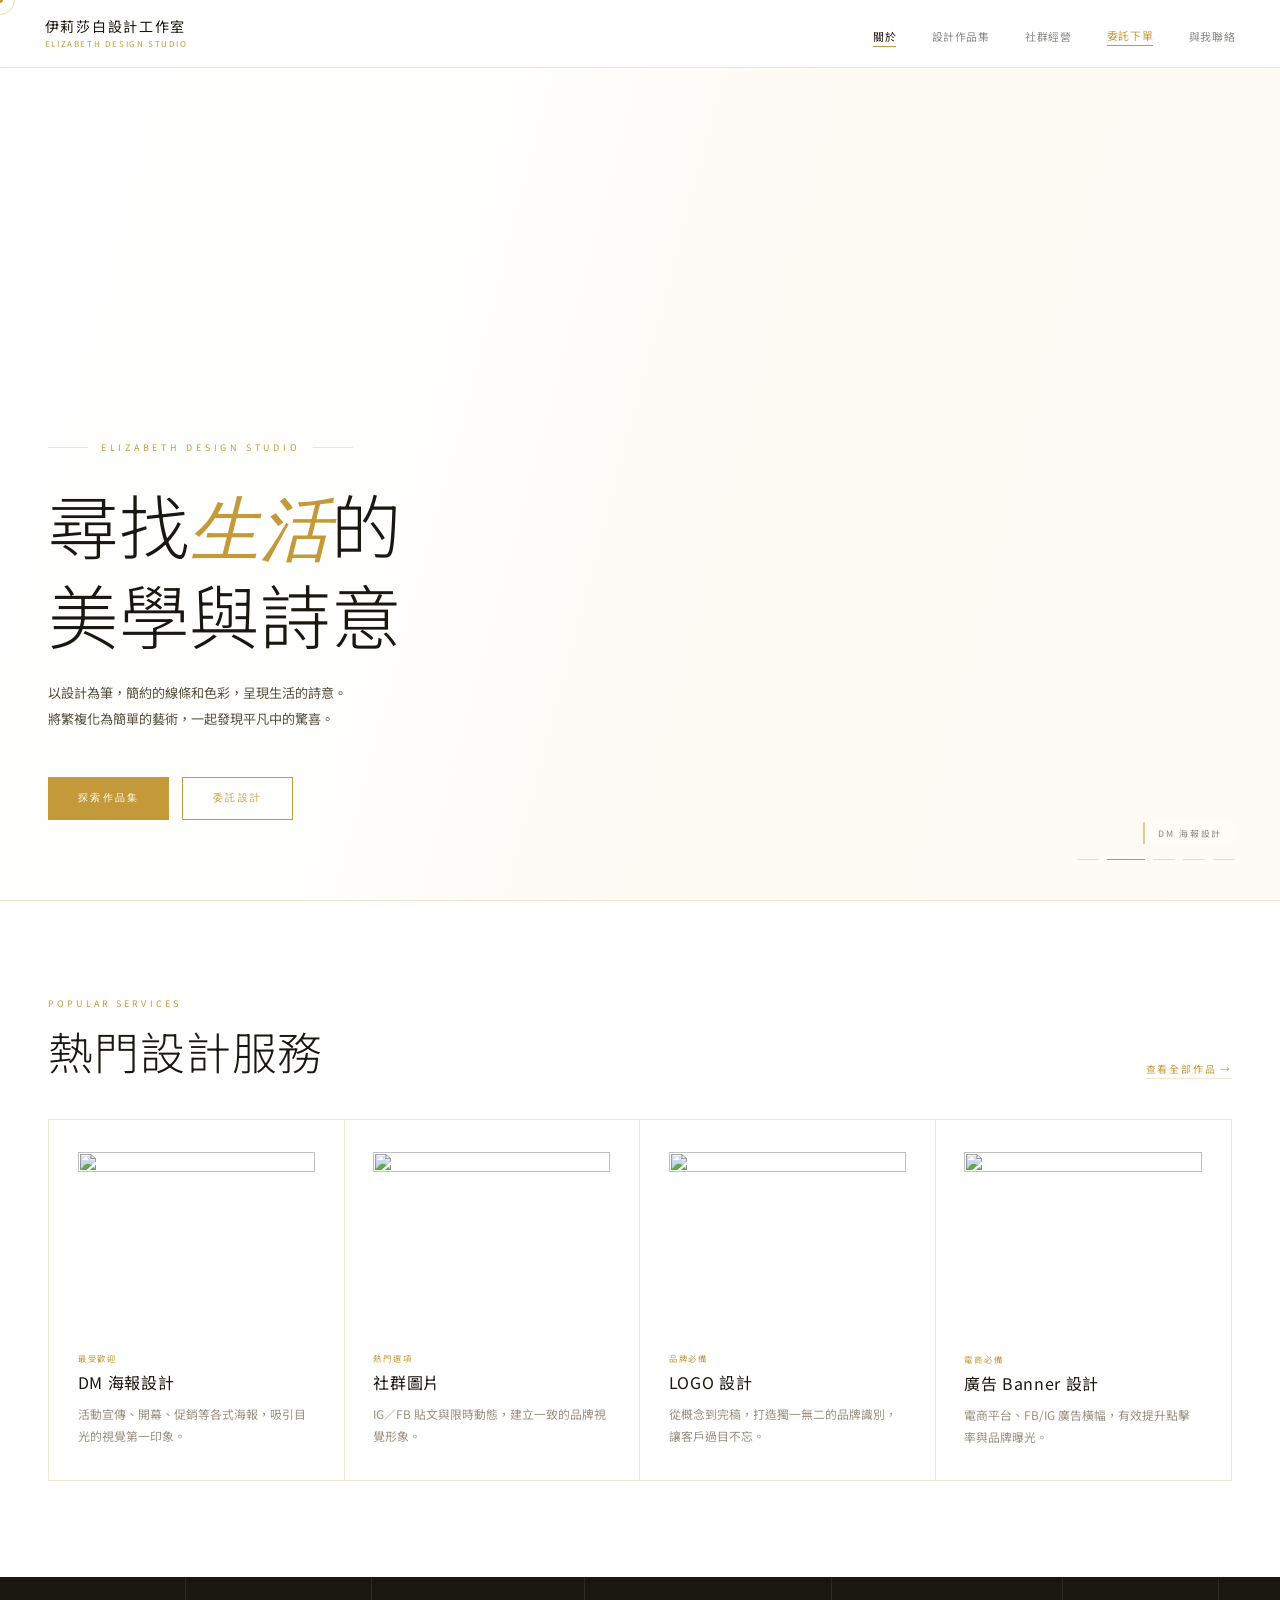
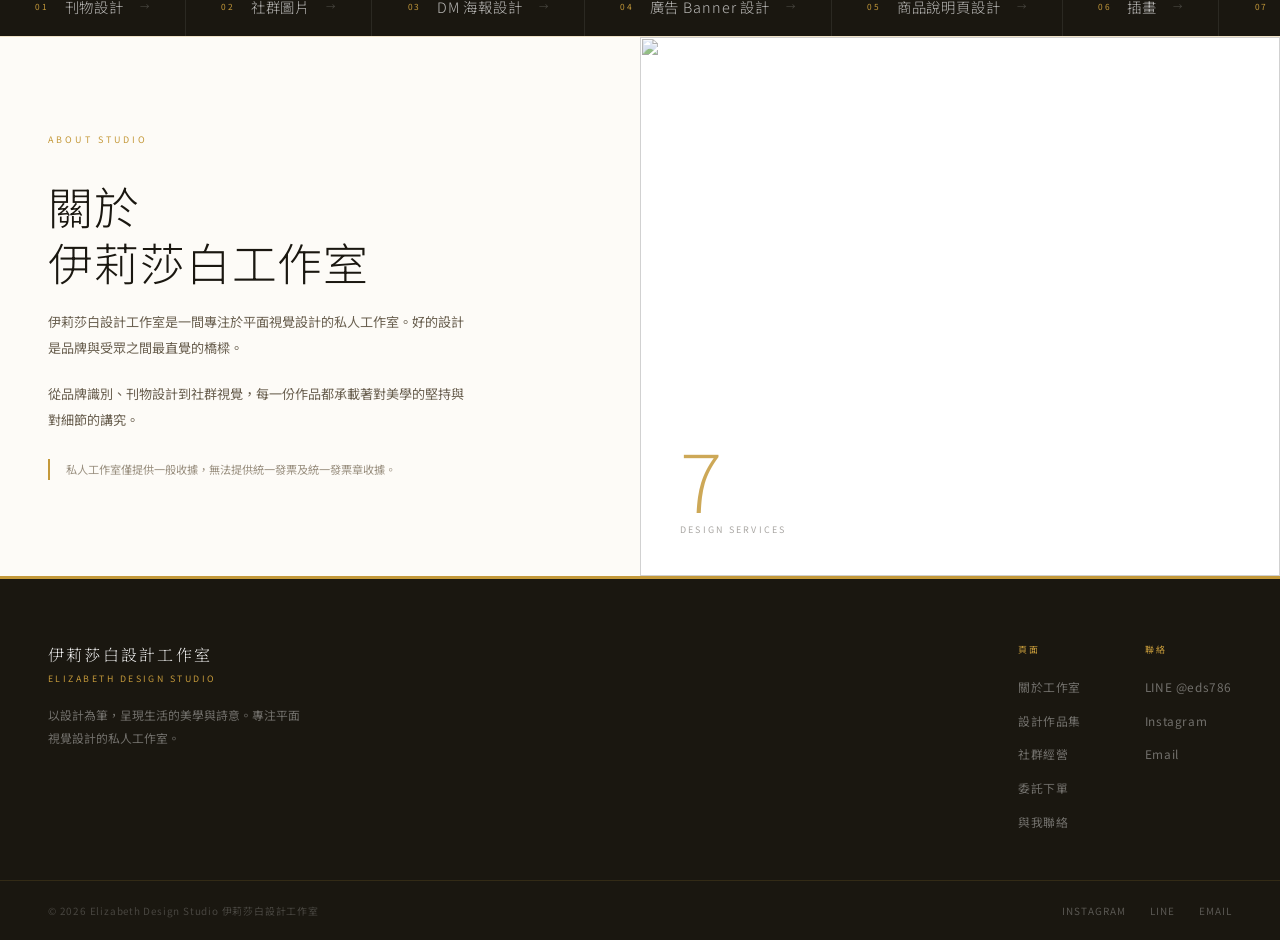
==== commit b13db577: "Add files via upload" ====
--- a/index.html
+++ b/index.html
@@ -5,6 +5,7 @@
 <meta name="viewport" content="width=device-width, initial-scale=1.0"/>
 <title>ESD 伊莉莎白設計工作室</title>
 <link rel="stylesheet" href="shared.css"/>
+<link href="https://fonts.googleapis.com/css2?family=Noto+Sans+TC:wght@300;400;500&display=swap" rel="stylesheet"/>
 <style>
 /* ══ HERO：全版圖片背景 ══ */
 .hero{
@@ -241,7 +242,7 @@
 document.addEventListener('mousemove',e=>{mx=e.clientX;my=e.clientY;dot.style.left=mx+'px';dot.style.top=my+'px'});
 (function loop(){rx+=(mx-rx)*.11;ry+=(my-ry)*.11;ring.style.left=rx+'px';ring.style.top=ry+'px';requestAnimationFrame(loop)})();
 document.querySelectorAll('a,button,.svc-card').forEach(el=>{el.addEventListener('mouseenter',()=>cur.classList.add('hov'));el.addEventListener('mouseleave',()=>cur.classList.remove('hov'))});
-window.addEventListener('load',()=>{const zh=document.getElementById('logoZh'),en=document.getElementById('logoEn');const zhW=zh.getBoundingClientRect().width;en.style.letterSpacing='0px';const enW=en.scrollWidth;if(enW<zhW&&en.textContent.length>1)en.style.letterSpacing=((zhW-enW)/(en.textContent.length-1))+'px'});
+window.addEventListener('load',()=>{const zh=document.getElementById('logoZh'),en=document.getElementById('logoEn');const zhW=zh.getBoundingClientRect().width;en.style.letterSpacing='0px';const enTxt=en.textContent.trim();const enW=en.scrollWidth;if(zhW>enW&&enTxt.length>1){const extra=(zhW-enW)/(enTxt.length-1);en.style.letterSpacing=extra+'px'}});
 window.addEventListener('scroll',()=>document.getElementById('nav').classList.toggle('scrolled',window.scrollY>20));
 
 /* Slideshow */
--- a/shared.css
+++ b/shared.css
@@ -75,7 +75,7 @@
 .nav-logo {
   text-decoration: none;
   display: inline-flex; flex-direction: column;
-  align-items: stretch; gap: .14rem;
+  align-items: flex-start; gap: .14rem;
 }
 .nav-logo-zh {
   font-family: 'Noto Sans TC', sans-serif;
@@ -87,10 +87,7 @@
   font-size: .5rem; letter-spacing: .08em;
   text-transform: uppercase; color: var(--gold);
   white-space: nowrap; display: block;
-  /* 撐滿父層寬度 = 與中文同寬 */
-  text-align: justify;
-  text-align-last: justify;
-  width: 100%;
+  /* 寬度由 JS 動態計算 letter-spacing 使其與中文同寬 */
 }
 
 /* ── Links ── */
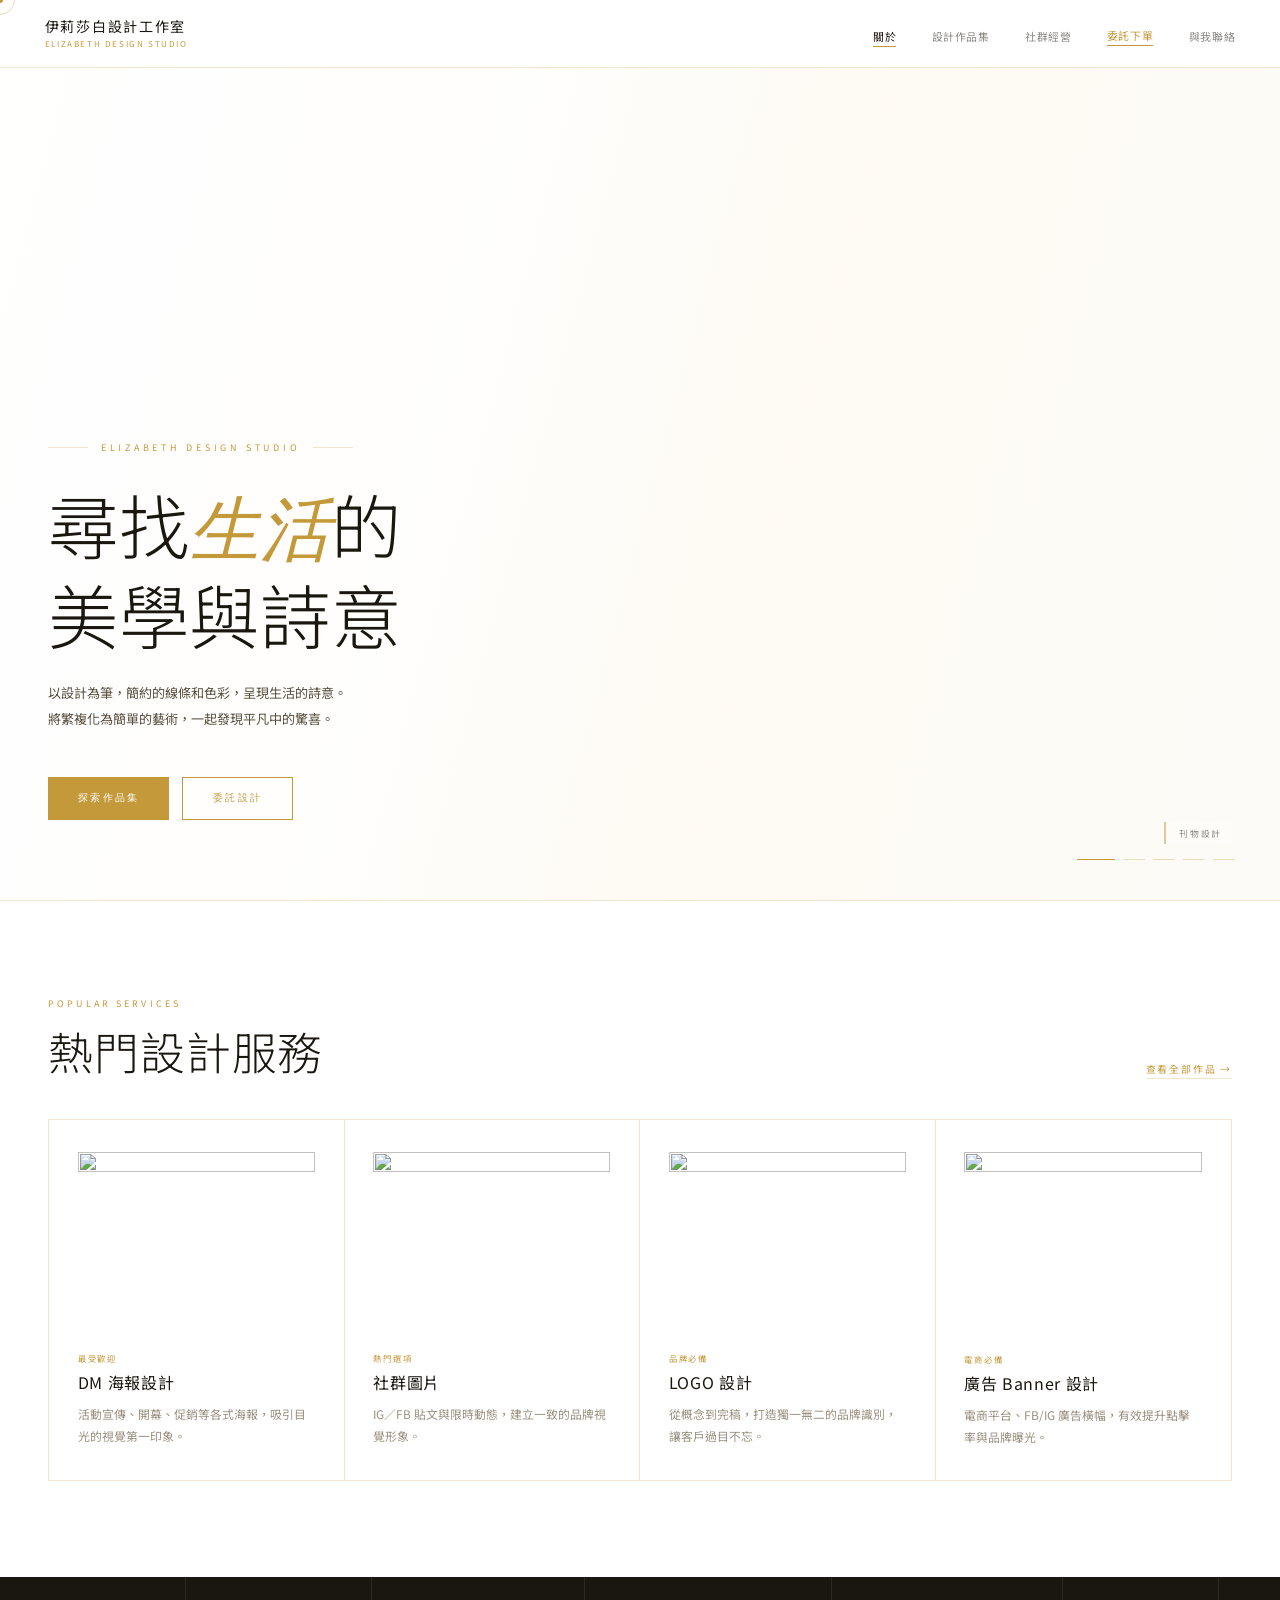
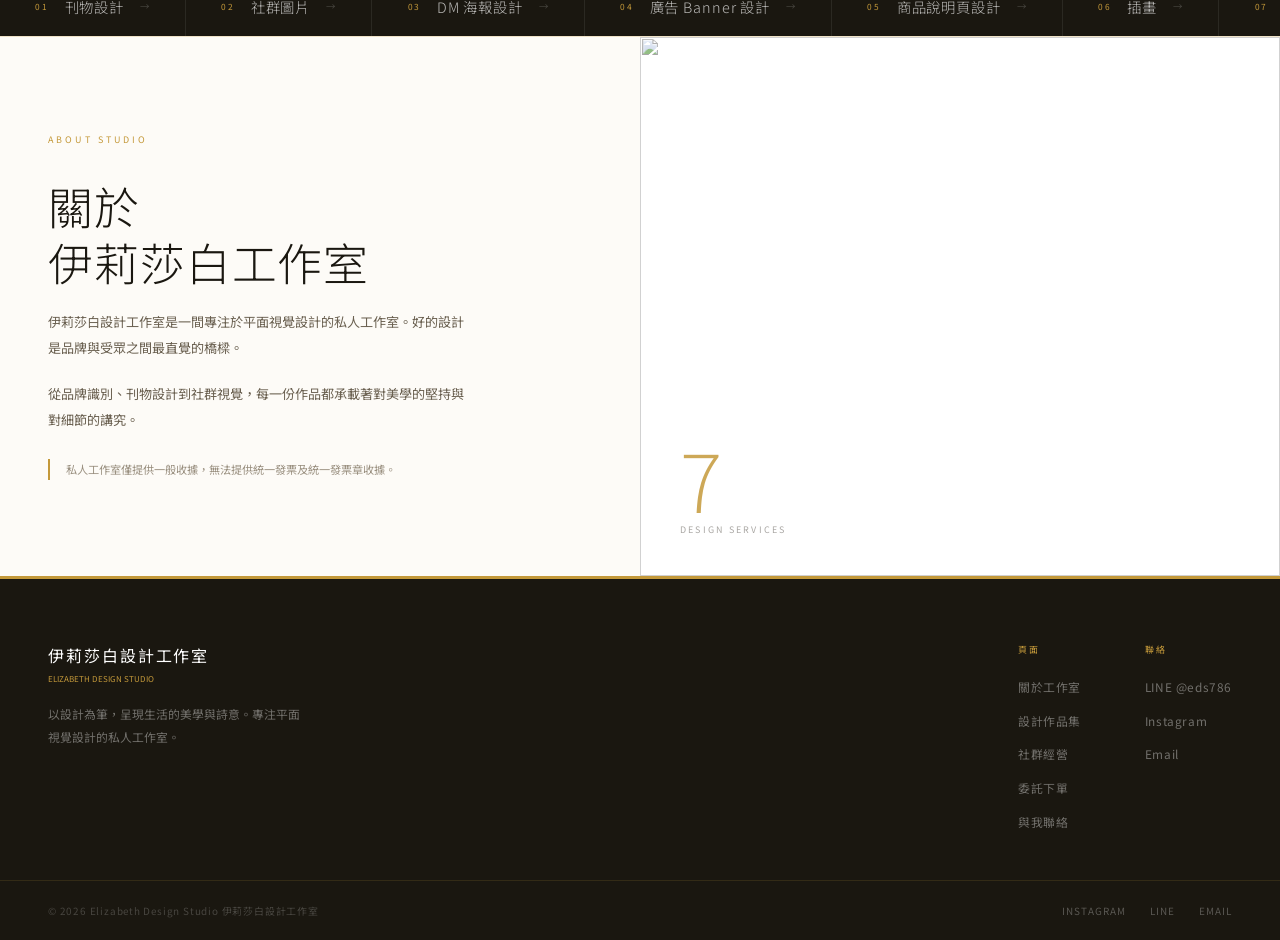
==== commit c616f3cb: "Add files via upload" ====
--- a/index.html
+++ b/index.html
@@ -218,8 +218,8 @@
 <footer class="site-footer">
   <div class="footer-top">
     <div class="footer-brand">
-      <div class="footer-brand-logo">伊莉莎白設計工作室</div>
-      <span class="footer-brand-en">Elizabeth Design Studio</span>
+      <div class="footer-brand-logo" id="footerZh">伊莉莎白設計工作室</div>
+      <span class="footer-brand-en" id="footerEn">Elizabeth Design Studio</span>
       <div class="footer-brand-desc">以設計為筆，呈現生活的美學與詩意。專注平面視覺設計的私人工作室。</div>
     </div>
     <div class="footer-col">
@@ -242,7 +242,7 @@
 document.addEventListener('mousemove',e=>{mx=e.clientX;my=e.clientY;dot.style.left=mx+'px';dot.style.top=my+'px'});
 (function loop(){rx+=(mx-rx)*.11;ry+=(my-ry)*.11;ring.style.left=rx+'px';ring.style.top=ry+'px';requestAnimationFrame(loop)})();
 document.querySelectorAll('a,button,.svc-card').forEach(el=>{el.addEventListener('mouseenter',()=>cur.classList.add('hov'));el.addEventListener('mouseleave',()=>cur.classList.remove('hov'))});
-window.addEventListener('load',()=>{const zh=document.getElementById('logoZh'),en=document.getElementById('logoEn');const zhW=zh.getBoundingClientRect().width;en.style.letterSpacing='0px';const enTxt=en.textContent.trim();const enW=en.scrollWidth;if(zhW>enW&&enTxt.length>1){const extra=(zhW-enW)/(enTxt.length-1);en.style.letterSpacing=extra+'px'}});
+window.addEventListener('load',()=>{const zh=document.getElementById('logoZh'),en=document.getElementById('logoEn');const zhW=zh.getBoundingClientRect().width;en.style.letterSpacing='0px';const enTxt=en.textContent.trim();const enW=en.scrollWidth;if(zhW>enW&&enTxt.length>1){const extra=(zhW-enW)/(enTxt.length-1);en.style.letterSpacing=extra+'px'}const fZh=document.getElementById('footerZh'),fEn=document.getElementById('footerEn');if(fZh&&fEn){fEn.style.letterSpacing='0px';const fZhW=fZh.getBoundingClientRect().width;const fEnTxt=fEn.textContent.trim();const fEnW=fEn.scrollWidth;if(fZhW>fEnW&&fEnTxt.length>1){fEn.style.letterSpacing=((fZhW-fEnW)/(fEnTxt.length-1))+'px'}}});
 window.addEventListener('scroll',()=>document.getElementById('nav').classList.toggle('scrolled',window.scrollY>20));
 
 /* Slideshow */
--- a/shared.css
+++ b/shared.css
@@ -144,13 +144,15 @@
   border-bottom: 1px solid rgba(196,153,58,.15);
 }
 .footer-brand-logo {
-  font-family: 'Noto Serif TC', serif;
-  font-size: 1rem; font-weight: 200; letter-spacing: .14em;
+  font-family: 'Noto Sans TC', sans-serif;
+  font-size: 1rem; font-weight: 400; letter-spacing: .12em;
   color: var(--white); margin-bottom: .4rem;
+  display: block;
 }
 .footer-brand-en {
-  font-size: .55rem; letter-spacing: .28em; text-transform: uppercase;
+  font-size: .5rem; text-transform: uppercase;
   color: var(--gold); margin-bottom: 1.2rem; display: block;
+  /* 寬度由 JS 動態計算 letter-spacing 使其與中文同寬 */
 }
 .footer-brand-desc {
   font-size: .74rem; color: rgba(255,255,255,.38);
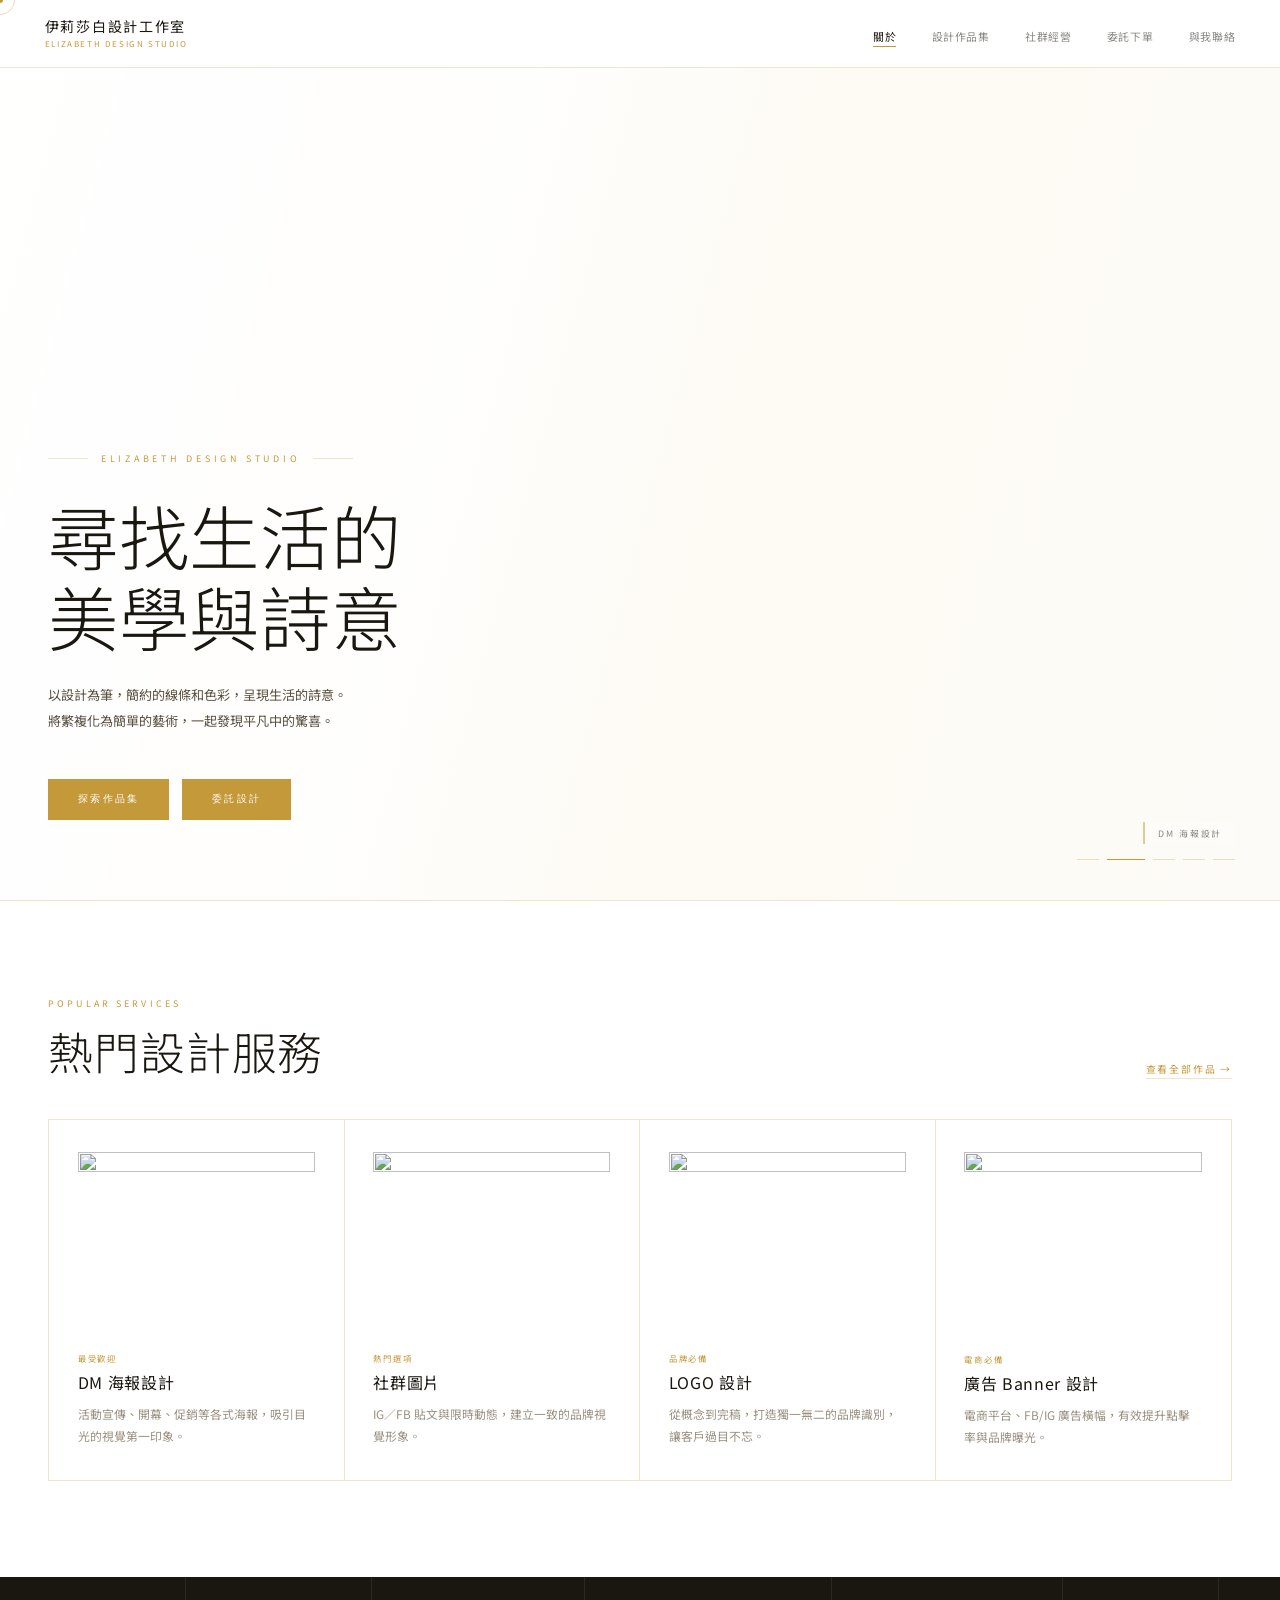
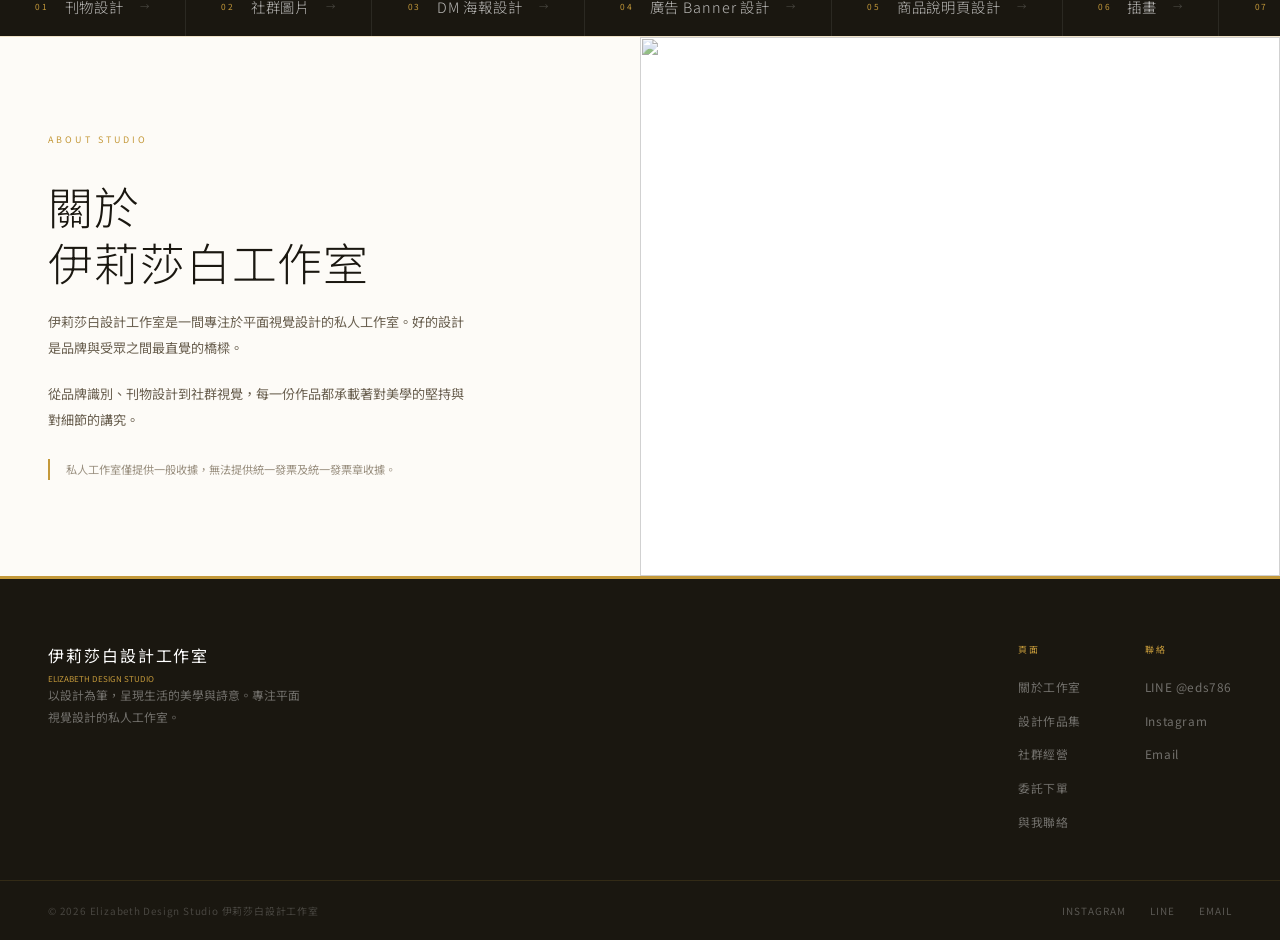
==== commit 86cf3fd9: "Add files via upload" ====
--- a/index.html
+++ b/index.html
@@ -3,7 +3,7 @@
 <head>
 <meta charset="UTF-8"/>
 <meta name="viewport" content="width=device-width, initial-scale=1.0"/>
-<title>ESD 伊莉莎白設計工作室</title>
+<title>ESD伊莉莎白設計工作室</title>
 <link rel="stylesheet" href="shared.css"/>
 <link href="https://fonts.googleapis.com/css2?family=Noto+Sans+TC:wght@300;400;500&display=swap" rel="stylesheet"/>
 <style>
@@ -144,7 +144,7 @@
     <li><a href="index.html" class="active">關於</a></li>
     <li><a href="portfolio.html">設計作品集</a></li>
     <li><a href="social.html">社群經營</a></li>
-    <li><a href="order.html" class="nav-order">委託下單</a></li>
+    <li><a href="order.html">委託下單</a></li>
     <li><a href="contact.html">與我聯絡</a></li>
   </ul>
 </nav>
@@ -162,11 +162,11 @@
   <!-- 文字內容 -->
   <div class="hero-content" style="padding-top:calc(var(--nav-h) + 2rem)">
     <p class="hero-eyebrow">Elizabeth Design Studio</p>
-    <h1 class="hero-title">尋找<em>生活</em>的<br>美學與詩意</h1>
+    <h1 class="hero-title">尋找生活的<br>美學與詩意</h1>
     <p class="hero-desc">以設計為筆，簡約的線條和色彩，呈現生活的詩意。<br>將繁複化為簡單的藝術，一起發現平凡中的驚喜。</p>
     <div class="hero-btns">
       <a href="portfolio.html" class="btn btn-dark">探索作品集</a>
-      <a href="order.html" class="btn btn-outline">委託設計</a>
+      <a href="order.html" class="btn btn-dark">委託設計</a>
     </div>
   </div>
   <!-- 右下角控制 -->
@@ -212,7 +212,7 @@
   </div>
   <div class="about-vis">
     <img src="https://static.wixstatic.com/media/8109e1_48b0894b3bb042a0b4a8bf01ee296b0f~mv2.jpg" alt=""/>
-    <div class="about-num"><div class="about-num-val">7</div><div class="about-num-lab">Design Services</div></div>
+   <!-- <div class="about-num"><div class="about-num-val">7</div><div class="about-num-lab">Design Services</div></div>-->
   </div>
 </div>
 <footer class="site-footer">
--- a/shared.css
+++ b/shared.css
@@ -151,8 +151,9 @@
 }
 .footer-brand-en {
   font-size: .5rem; text-transform: uppercase;
-  color: var(--gold); margin-bottom: 1.2rem; display: block;
+  color: var(--gold); /* margin-bottom: 1.2rem; */ display: block;
   /* 寬度由 JS 動態計算 letter-spacing 使其與中文同寬 */
+
 }
 .footer-brand-desc {
   font-size: .74rem; color: rgba(255,255,255,.38);
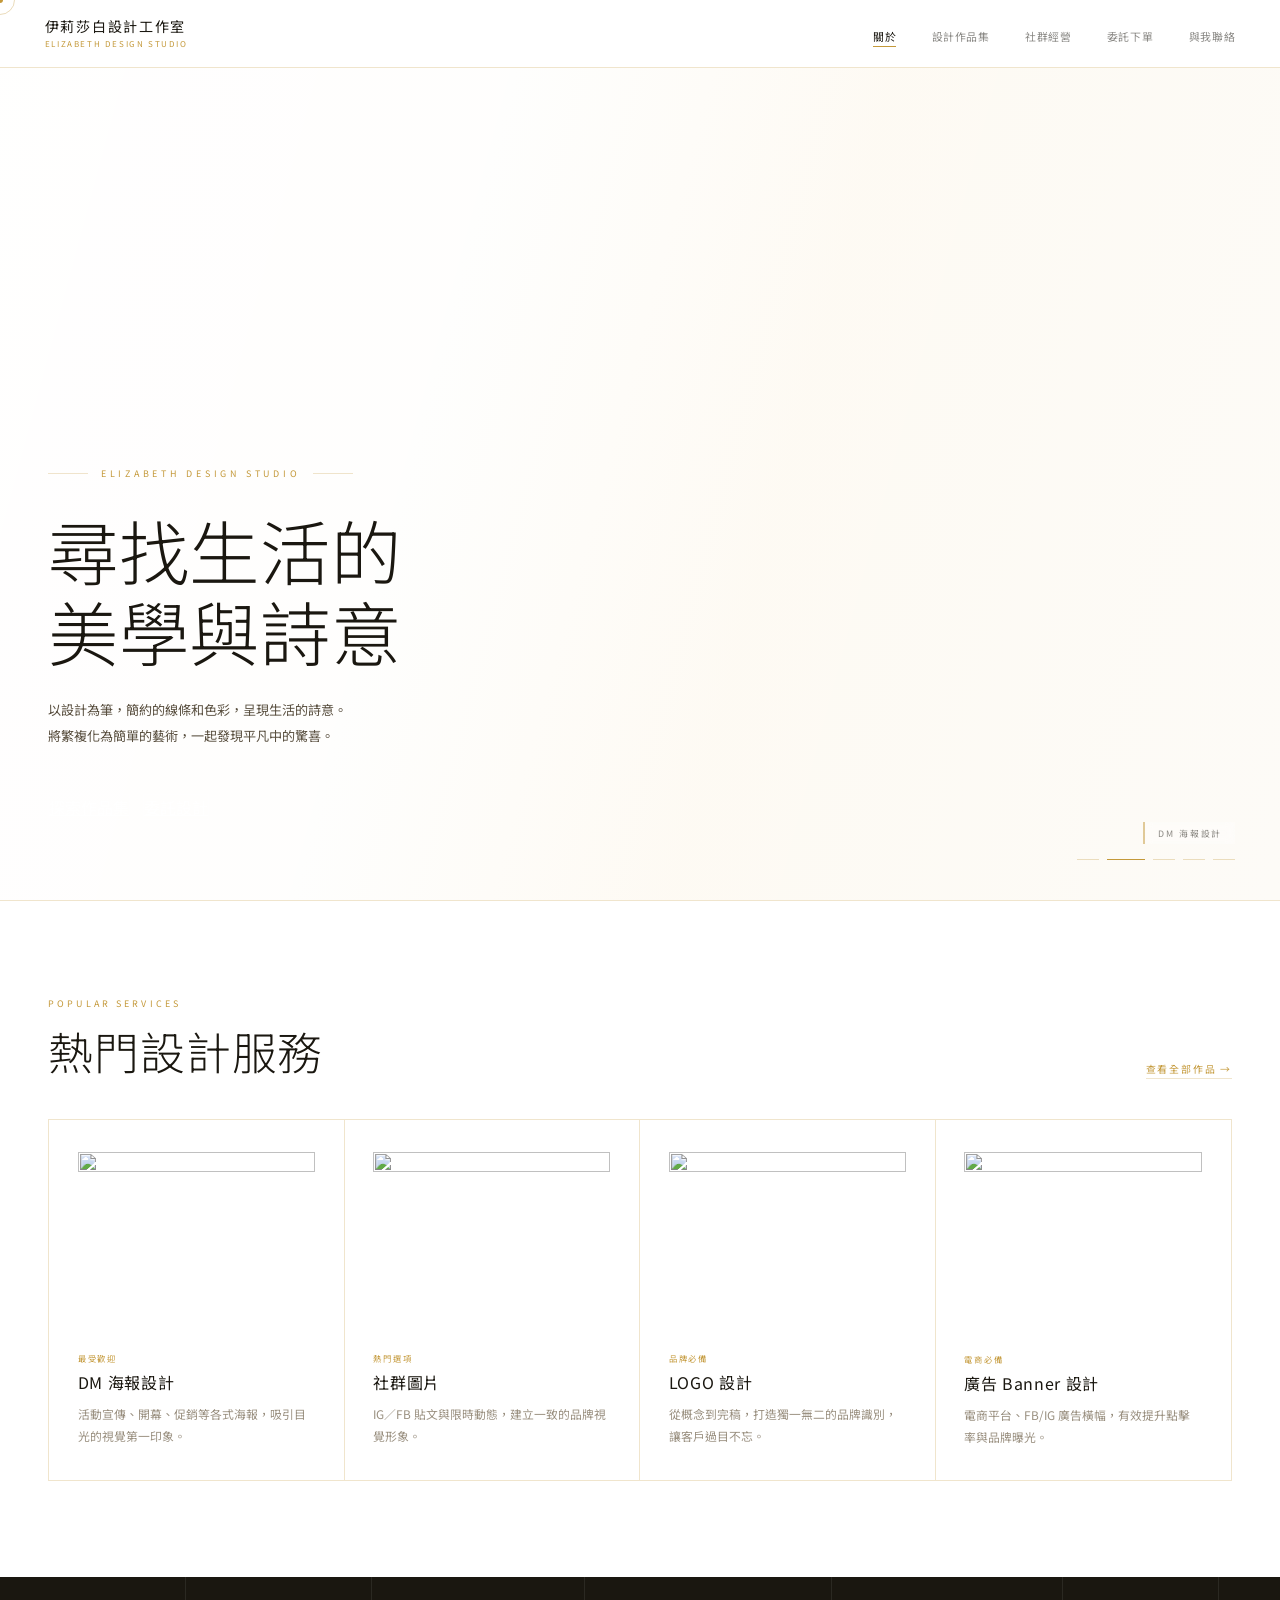
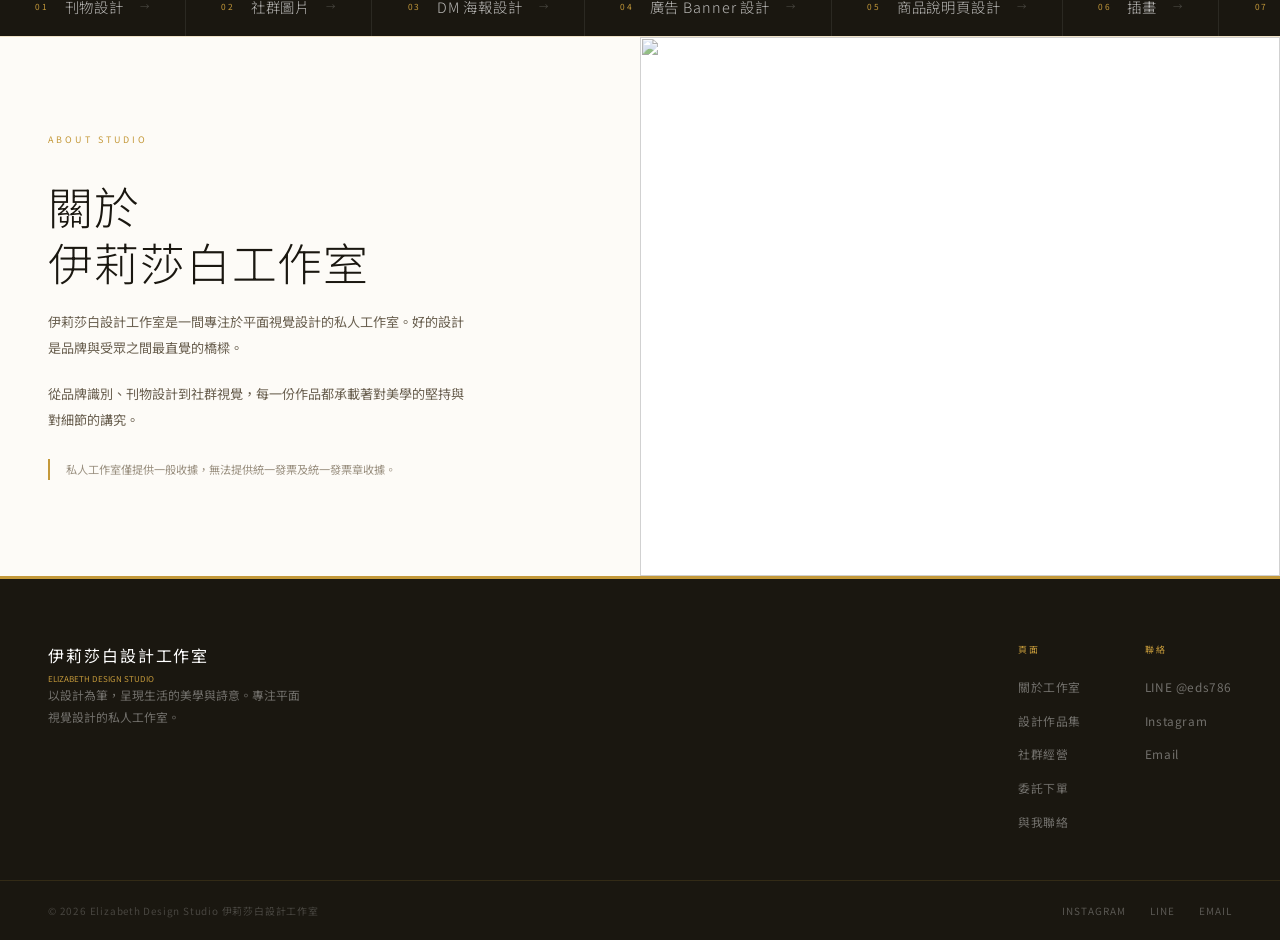
==== commit f2d99bc8: "Add files via upload" ====
--- a/index.html
+++ b/index.html
@@ -165,8 +165,8 @@
     <h1 class="hero-title">尋找生活的<br>美學與詩意</h1>
     <p class="hero-desc">以設計為筆，簡約的線條和色彩，呈現生活的詩意。<br>將繁複化為簡單的藝術，一起發現平凡中的驚喜。</p>
     <div class="hero-btns">
-      <a href="portfolio.html" class="btn btn-dark">探索作品集</a>
-      <a href="order.html" class="btn btn-dark">委託設計</a>
+      <a href="portfolio.html" class="btn-outline-w">探索作品集</a>
+      <a href="order.html" class="btn-outline-w">委託設計</a>
     </div>
   </div>
   <!-- 右下角控制 -->
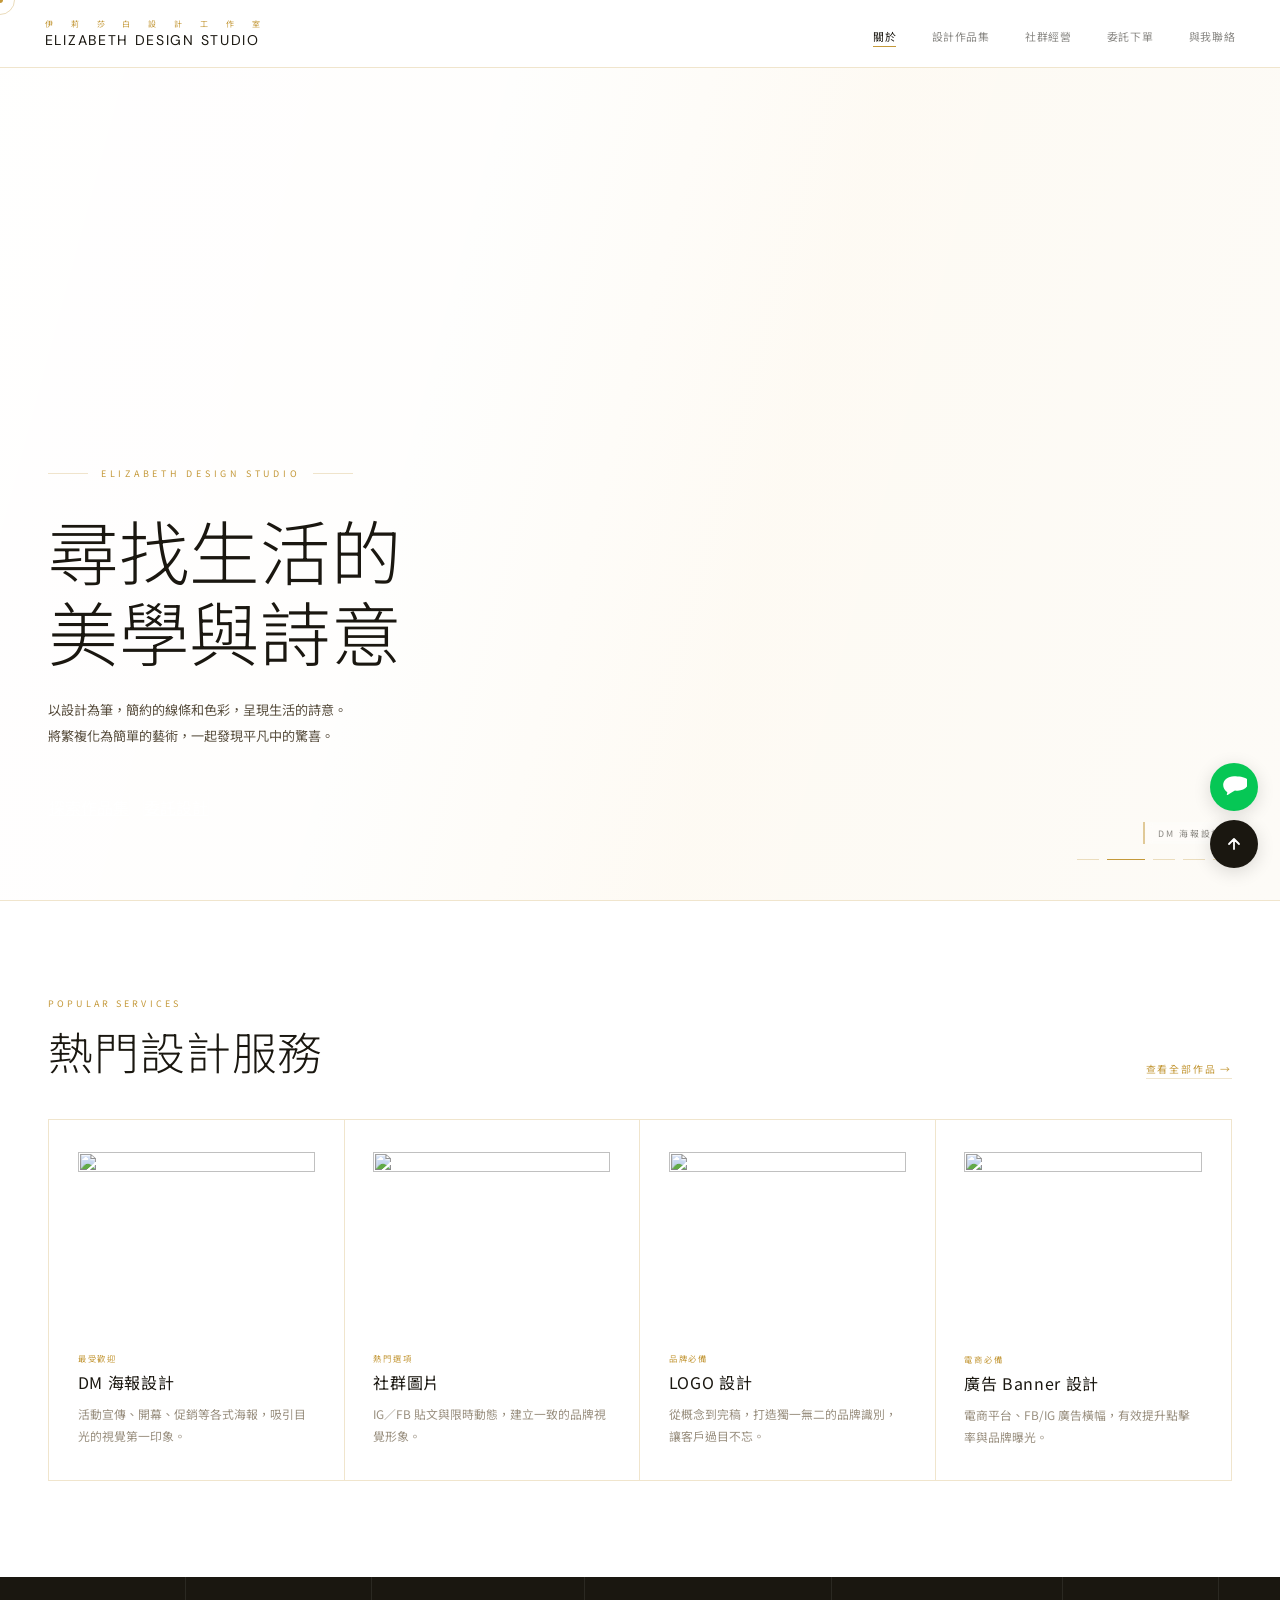
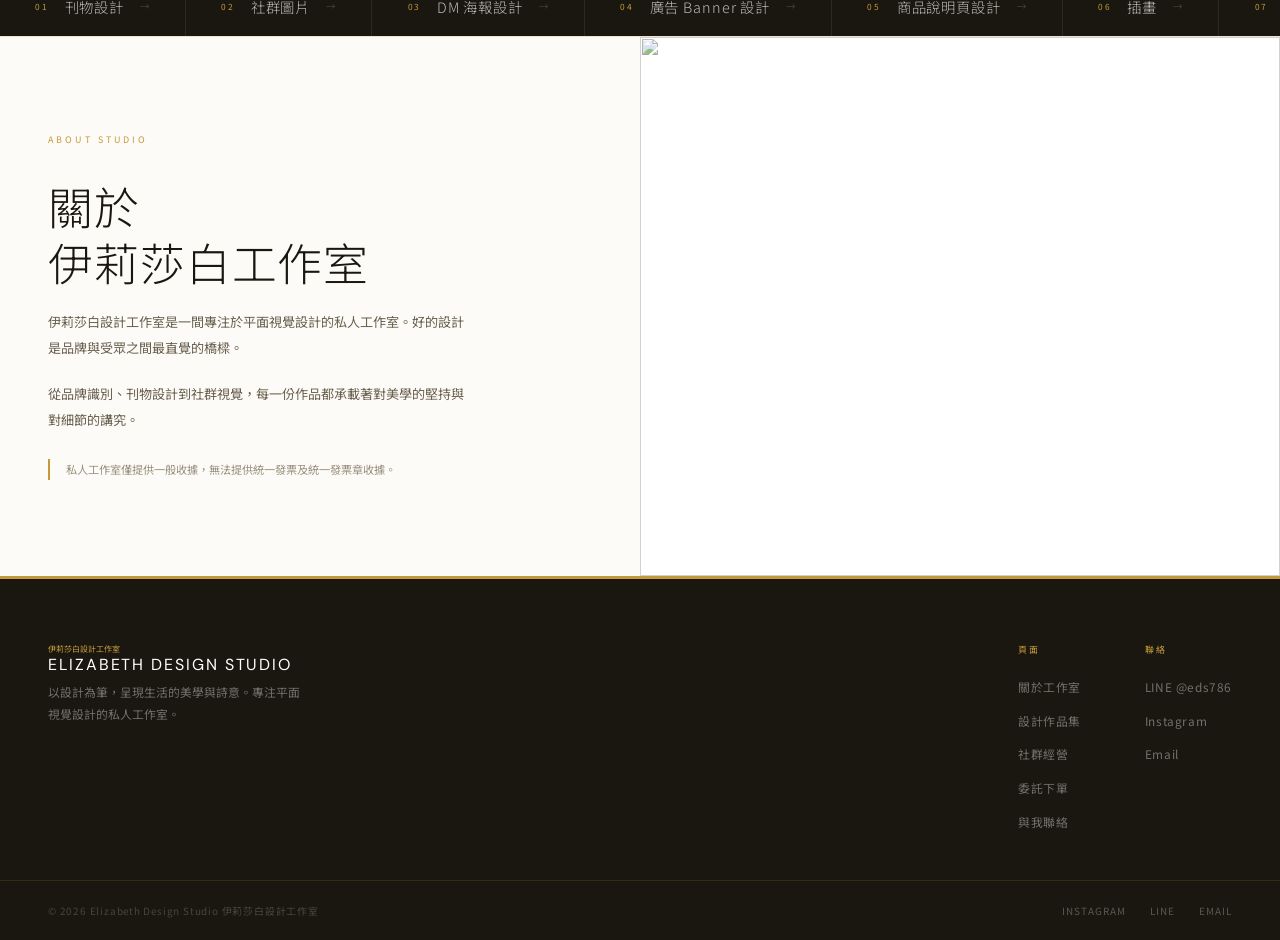
==== commit 8e3e1aff: "Add files via upload" ====
--- a/index.html
+++ b/index.html
@@ -147,7 +147,17 @@
     <li><a href="order.html">委託下單</a></li>
     <li><a href="contact.html">與我聯絡</a></li>
   </ul>
+  <button class="nav-hamburger" id="navHamburger" aria-label="選單"><span></span><span></span><span></span></button>
 </nav>
+<div class="mobile-menu" id="mobileMenu">
+  <ul class="mobile-nav-links">
+    <li><a href="index.html" class="active">關於</a></li>
+    <li><a href="portfolio.html">設計作品集</a></li>
+    <li><a href="social.html">社群經營</a></li>
+    <li><a href="order.html">委託下單</a></li>
+    <li><a href="contact.html">與我聯絡</a></li>
+  </ul>
+</div>
 <section class="hero">
   <!-- 背景輪播 -->
   <div class="hero-slides" id="heroSlides">
@@ -215,6 +225,15 @@
    <!-- <div class="about-num"><div class="about-num-val">7</div><div class="about-num-lab">Design Services</div></div>-->
   </div>
 </div>
+<!-- 浮動按鈕 -->
+<div class="float-btns">
+  <a href="https://lin.ee/ocDYK0A" target="_blank" class="float-btn float-line" aria-label="LINE">
+    <svg width="26" height="26" viewBox="0 0 24 24" fill="currentColor"><path d="M12 2C6.477 2 2 5.582 2 10c0 2.759 1.5 5.195 3.828 6.777-.1.666-.432 2.22-.498 2.556 0 0-.018.107.062.149.08.042.164.017.164.017.91-.256 5.88-3.384 7.26-4.275.87.127 1.768.193 2.684.193 5.523 0 10-3.582 10-8S17.523 2 12 2z"/></svg>
+  </a>
+  <button class="float-btn float-top" id="floatTop" aria-label="回到頂部">
+    <svg width="20" height="20" viewBox="0 0 20 20" fill="none"><path d="M10 15V5M10 5L5 10M10 5L15 10" stroke="currentColor" stroke-width="1.8" stroke-linecap="round" stroke-linejoin="round"/></svg>
+  </button>
+</div>
 <footer class="site-footer">
   <div class="footer-top">
     <div class="footer-brand">
@@ -242,7 +261,20 @@
 document.addEventListener('mousemove',e=>{mx=e.clientX;my=e.clientY;dot.style.left=mx+'px';dot.style.top=my+'px'});
 (function loop(){rx+=(mx-rx)*.11;ry+=(my-ry)*.11;ring.style.left=rx+'px';ring.style.top=ry+'px';requestAnimationFrame(loop)})();
 document.querySelectorAll('a,button,.svc-card').forEach(el=>{el.addEventListener('mouseenter',()=>cur.classList.add('hov'));el.addEventListener('mouseleave',()=>cur.classList.remove('hov'))});
-window.addEventListener('load',()=>{const zh=document.getElementById('logoZh'),en=document.getElementById('logoEn');const zhW=zh.getBoundingClientRect().width;en.style.letterSpacing='0px';const enTxt=en.textContent.trim();const enW=en.scrollWidth;if(zhW>enW&&enTxt.length>1){const extra=(zhW-enW)/(enTxt.length-1);en.style.letterSpacing=extra+'px'}const fZh=document.getElementById('footerZh'),fEn=document.getElementById('footerEn');if(fZh&&fEn){fEn.style.letterSpacing='0px';const fZhW=fZh.getBoundingClientRect().width;const fEnTxt=fEn.textContent.trim();const fEnW=fEn.scrollWidth;if(fZhW>fEnW&&fEnTxt.length>1){fEn.style.letterSpacing=((fZhW-fEnW)/(fEnTxt.length-1))+'px'}}});
+window.addEventListener('load',()=>{
+  /* Nav logo：EN 為主，ZH 調整 letter-spacing 對齊 EN 寬度 */
+  const zh=document.getElementById('logoZh'),en=document.getElementById('logoEn');
+  if(zh&&en){const enW=en.getBoundingClientRect().width;zh.style.letterSpacing='0px';const zhW=zh.scrollWidth;if(enW>zhW&&zh.textContent.trim().length>1){zh.style.letterSpacing=((enW-zhW)/(zh.textContent.trim().length-1))+'px'}}
+  /* Footer logo：同上 */
+  const fZh=document.getElementById('footerZh'),fEn=document.getElementById('footerEn');
+  if(fZh&&fEn){const fEnW=fEn.getBoundingClientRect().width;fZh.style.letterSpacing='0px';const fZhW=fZh.scrollWidth;if(fEnW>fZhW&&fZh.textContent.trim().length>1){fZh.style.letterSpacing=((fEnW-fZhW)/(fZh.textContent.trim().length-1))+'px'}}
+});
+/* 漢堡選單 */
+const ham=document.getElementById('navHamburger'),mob=document.getElementById('mobileMenu');
+if(ham&&mob){ham.addEventListener('click',()=>{ham.classList.toggle('open');mob.classList.toggle('open')});mob.querySelectorAll('a').forEach(a=>a.addEventListener('click',()=>{ham.classList.remove('open');mob.classList.remove('open')}))}
+/* 回到頂部 */
+const ftop=document.getElementById('floatTop');
+if(ftop){window.addEventListener('scroll',()=>ftop.classList.toggle('visible',window.scrollY>300));ftop.addEventListener('click',()=>window.scrollTo({top:0,behavior:'smooth'}))}
 window.addEventListener('scroll',()=>document.getElementById('nav').classList.toggle('scrolled',window.scrollY>20));
 
 /* Slideshow */
--- a/shared.css
+++ b/shared.css
@@ -77,17 +77,18 @@
   display: inline-flex; flex-direction: column;
   align-items: flex-start; gap: .14rem;
 }
-.nav-logo-zh {
-  font-family: 'Noto Sans TC', sans-serif;
+.nav-logo-en {
+  font-family: 'DM Sans', 'Noto Sans TC', sans-serif;
   font-size: .88rem; font-weight: 400;
   letter-spacing: .12em; white-space: nowrap;
   display: block; line-height: 1.2; color: var(--ink);
-}
-.nav-logo-en {
+  text-transform: uppercase;
+}
+.nav-logo-zh {
   font-size: .5rem; letter-spacing: .08em;
-  text-transform: uppercase; color: var(--gold);
+  color: var(--gold);
   white-space: nowrap; display: block;
-  /* 寬度由 JS 動態計算 letter-spacing 使其與中文同寬 */
+  /* 寬度由 JS 動態計算 letter-spacing 使其與英文同寬 */
 }
 
 /* ── Links ── */
@@ -143,17 +144,16 @@
   padding: 4rem 3rem 3rem;
   border-bottom: 1px solid rgba(196,153,58,.15);
 }
-.footer-brand-logo {
-  font-family: 'Noto Sans TC', sans-serif;
+.footer-brand-en {
+  font-family: 'DM Sans', 'Noto Sans TC', sans-serif;
   font-size: 1rem; font-weight: 400; letter-spacing: .12em;
   color: var(--white); margin-bottom: .4rem;
-  display: block;
-}
-.footer-brand-en {
-  font-size: .5rem; text-transform: uppercase;
-  color: var(--gold); /* margin-bottom: 1.2rem; */ display: block;
-  /* 寬度由 JS 動態計算 letter-spacing 使其與中文同寬 */
-
+  display: block; text-transform: uppercase;
+}
+.footer-brand-logo {
+  font-size: .5rem; letter-spacing: .08em;
+  color: var(--gold); display: block;
+  /* 寬度由 JS 動態計算 letter-spacing 使其與英文同寬 */
 }
 .footer-brand-desc {
   font-size: .74rem; color: rgba(255,255,255,.38);
@@ -276,6 +276,87 @@
 @keyframes fadeIn { from { opacity:0; } to { opacity:1; } }
 @keyframes marquee { from { transform: translateX(0); } to { transform: translateX(-50%); } }
 
+/* ════════════════
+   HAMBURGER BUTTON
+════════════════ */
+.nav-hamburger {
+  display: none;
+  flex-direction: column; justify-content: center; align-items: center;
+  gap: 5px;
+  width: 40px; height: 40px;
+  background: none; border: none; cursor: pointer;
+  padding: 8px; flex-shrink: 0;
+}
+.nav-hamburger span {
+  display: block; width: 22px; height: 1.5px;
+  background: var(--ink);
+  transition: all .32s var(--ease);
+  transform-origin: center;
+}
+.nav-hamburger.open span:nth-child(1) { transform: translateY(6.5px) rotate(45deg); }
+.nav-hamburger.open span:nth-child(2) { opacity: 0; transform: scaleX(0); }
+.nav-hamburger.open span:nth-child(3) { transform: translateY(-6.5px) rotate(-45deg); }
+
+/* ════════════════
+   MOBILE MENU
+════════════════ */
+.mobile-menu {
+  display: none; /* 手機才顯示 */
+  position: fixed; top: var(--nav-h); left: 0; right: 0;
+  background: rgba(255,255,255,.98); backdrop-filter: blur(20px);
+  border-bottom: 2px solid var(--gold-line);
+  z-index: 198;
+  max-height: 0; overflow: hidden;
+  transition: max-height .4s var(--ease);
+}
+.mobile-menu.open { max-height: 380px; }
+.mobile-nav-links {
+  list-style: none;
+  padding: .5rem 1.5rem 1.2rem;
+}
+.mobile-nav-links li a {
+  display: flex; align-items: center; justify-content: space-between;
+  padding: .85rem 0;
+  font-family: 'Noto Sans TC', sans-serif;
+  font-size: .9rem; letter-spacing: .05em;
+  color: var(--ink); text-decoration: none;
+  border-bottom: 1px solid var(--gold-line);
+  transition: color .25s, padding-left .25s;
+}
+.mobile-nav-links li:last-child a { border-bottom: none; }
+.mobile-nav-links li a::after { content: '→'; font-size: .7rem; color: var(--gold); opacity: 0; transition: opacity .25s; }
+.mobile-nav-links li a:hover { color: var(--gold); padding-left: .4rem; }
+.mobile-nav-links li a:hover::after { opacity: 1; }
+.mobile-nav-links li a.active { color: var(--gold); font-weight: 500; }
+.mobile-nav-links li a.active::after { opacity: 1; }
+
+/* ════════════════
+   FLOATING BUTTONS
+════════════════ */
+.float-btns {
+  position: fixed; right: 1.4rem; bottom: 2rem;
+  display: flex; flex-direction: column; gap: .55rem;
+  z-index: 500;
+}
+.float-btn {
+  width: 48px; height: 48px;
+  border-radius: 50%;
+  display: flex; align-items: center; justify-content: center;
+  text-decoration: none; border: none; cursor: pointer;
+  transition: transform .3s var(--ease), background .25s, opacity .3s;
+  box-shadow: 0 4px 18px rgba(0,0,0,.14);
+}
+.float-line {
+  background: #06C755; color: #fff;
+}
+.float-line:hover { transform: translateY(-4px); background: #05b04c; }
+.float-top {
+  background: var(--ink); color: #fff;
+  opacity: 0; pointer-events: none;
+}
+.float-top.visible { opacity: 1; pointer-events: auto; }
+.float-top:hover { transform: translateY(-4px); background: var(--gold); }
+
 /* ── Responsive ── */
 @media (max-width: 900px) {
   nav { padding: 0 1.5rem; }
@@ -286,5 +367,7 @@
 }
 @media (max-width: 640px) {
   nav { padding: 0 1.2rem; }
-  .nav-links li:not(:last-child):not(:last-child) { display: none; }
-}
+  .nav-links { display: none; }
+  .nav-hamburger { display: flex; }
+  .mobile-menu { display: block; }
+}
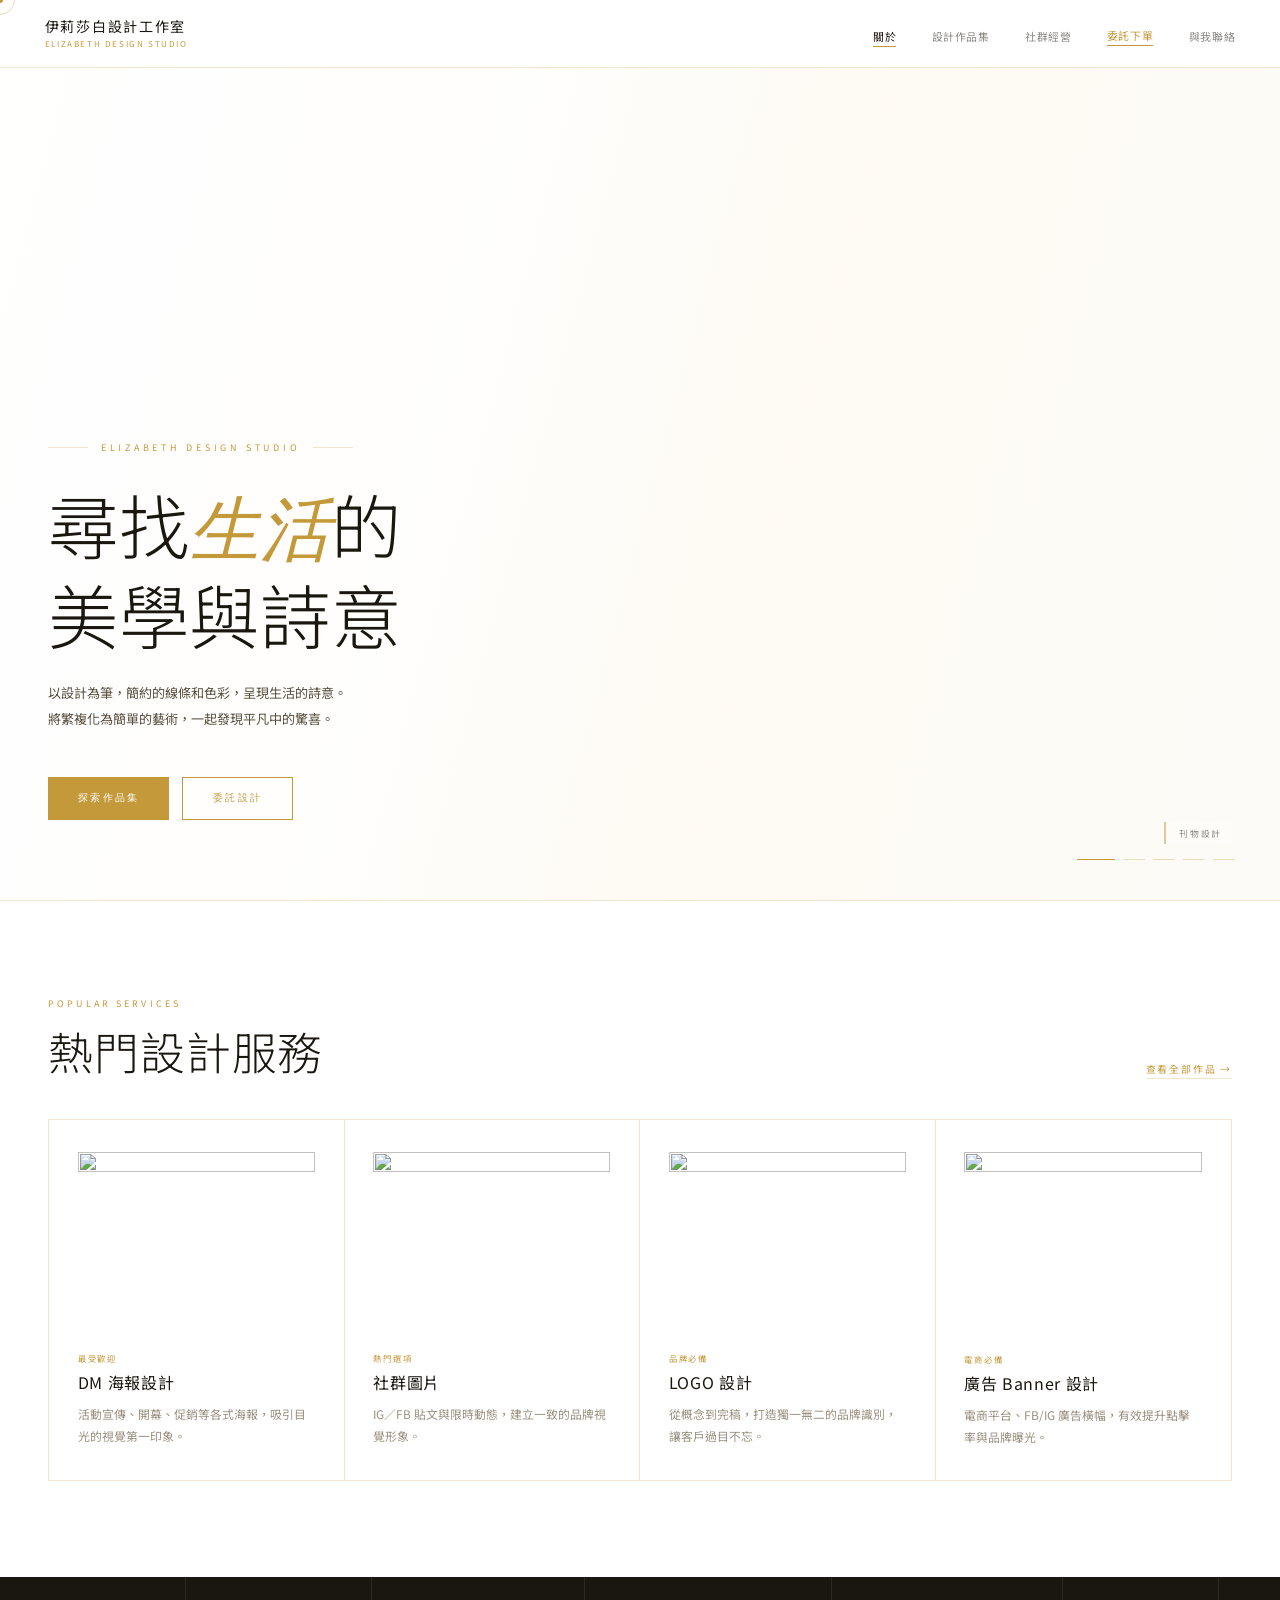
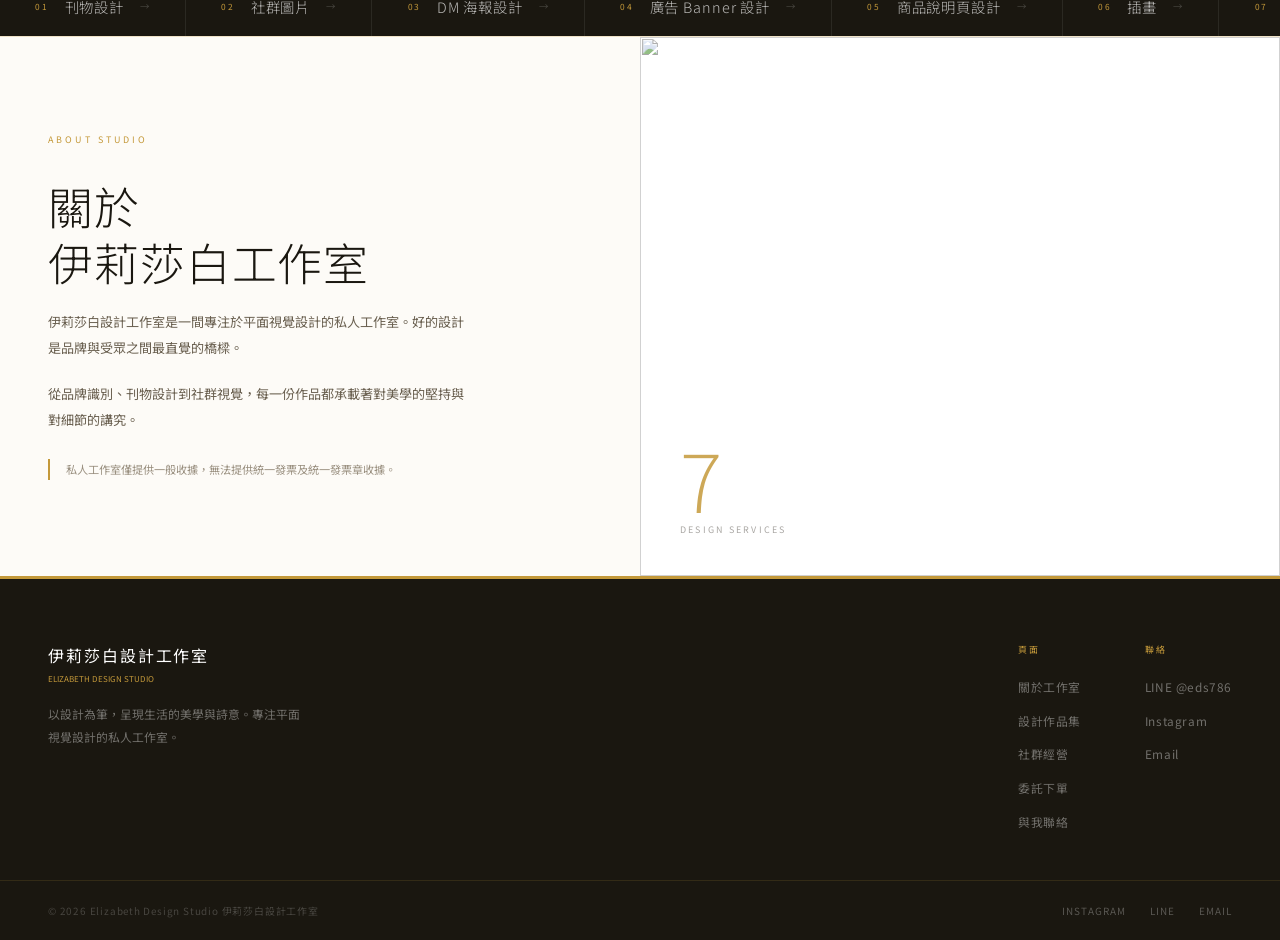
==== commit 3b618bf6: "Add files via upload" ====
--- a/index.html
+++ b/index.html
@@ -3,7 +3,7 @@
 <head>
 <meta charset="UTF-8"/>
 <meta name="viewport" content="width=device-width, initial-scale=1.0"/>
-<title>ESD伊莉莎白設計工作室</title>
+<title>ESD 伊莉莎白設計工作室</title>
 <link rel="stylesheet" href="shared.css"/>
 <link href="https://fonts.googleapis.com/css2?family=Noto+Sans+TC:wght@300;400;500&display=swap" rel="stylesheet"/>
 <style>
@@ -144,20 +144,10 @@
     <li><a href="index.html" class="active">關於</a></li>
     <li><a href="portfolio.html">設計作品集</a></li>
     <li><a href="social.html">社群經營</a></li>
-    <li><a href="order.html">委託下單</a></li>
+    <li><a href="order.html" class="nav-order">委託下單</a></li>
     <li><a href="contact.html">與我聯絡</a></li>
   </ul>
-  <button class="nav-hamburger" id="navHamburger" aria-label="選單"><span></span><span></span><span></span></button>
 </nav>
-<div class="mobile-menu" id="mobileMenu">
-  <ul class="mobile-nav-links">
-    <li><a href="index.html" class="active">關於</a></li>
-    <li><a href="portfolio.html">設計作品集</a></li>
-    <li><a href="social.html">社群經營</a></li>
-    <li><a href="order.html">委託下單</a></li>
-    <li><a href="contact.html">與我聯絡</a></li>
-  </ul>
-</div>
 <section class="hero">
   <!-- 背景輪播 -->
   <div class="hero-slides" id="heroSlides">
@@ -172,11 +162,11 @@
   <!-- 文字內容 -->
   <div class="hero-content" style="padding-top:calc(var(--nav-h) + 2rem)">
     <p class="hero-eyebrow">Elizabeth Design Studio</p>
-    <h1 class="hero-title">尋找生活的<br>美學與詩意</h1>
+    <h1 class="hero-title">尋找<em>生活</em>的<br>美學與詩意</h1>
     <p class="hero-desc">以設計為筆，簡約的線條和色彩，呈現生活的詩意。<br>將繁複化為簡單的藝術，一起發現平凡中的驚喜。</p>
     <div class="hero-btns">
-      <a href="portfolio.html" class="btn-outline-w">探索作品集</a>
-      <a href="order.html" class="btn-outline-w">委託設計</a>
+      <a href="portfolio.html" class="btn btn-dark">探索作品集</a>
+      <a href="order.html" class="btn btn-outline">委託設計</a>
     </div>
   </div>
   <!-- 右下角控制 -->
@@ -222,17 +212,8 @@
   </div>
   <div class="about-vis">
     <img src="https://static.wixstatic.com/media/8109e1_48b0894b3bb042a0b4a8bf01ee296b0f~mv2.jpg" alt=""/>
-   <!-- <div class="about-num"><div class="about-num-val">7</div><div class="about-num-lab">Design Services</div></div>-->
-  </div>
-</div>
-<!-- 浮動按鈕 -->
-<div class="float-btns">
-  <a href="https://lin.ee/ocDYK0A" target="_blank" class="float-btn float-line" aria-label="LINE">
-    <svg width="26" height="26" viewBox="0 0 24 24" fill="currentColor"><path d="M12 2C6.477 2 2 5.582 2 10c0 2.759 1.5 5.195 3.828 6.777-.1.666-.432 2.22-.498 2.556 0 0-.018.107.062.149.08.042.164.017.164.017.91-.256 5.88-3.384 7.26-4.275.87.127 1.768.193 2.684.193 5.523 0 10-3.582 10-8S17.523 2 12 2z"/></svg>
-  </a>
-  <button class="float-btn float-top" id="floatTop" aria-label="回到頂部">
-    <svg width="20" height="20" viewBox="0 0 20 20" fill="none"><path d="M10 15V5M10 5L5 10M10 5L15 10" stroke="currentColor" stroke-width="1.8" stroke-linecap="round" stroke-linejoin="round"/></svg>
-  </button>
+    <div class="about-num"><div class="about-num-val">7</div><div class="about-num-lab">Design Services</div></div>
+  </div>
 </div>
 <footer class="site-footer">
   <div class="footer-top">
@@ -261,20 +242,7 @@
 document.addEventListener('mousemove',e=>{mx=e.clientX;my=e.clientY;dot.style.left=mx+'px';dot.style.top=my+'px'});
 (function loop(){rx+=(mx-rx)*.11;ry+=(my-ry)*.11;ring.style.left=rx+'px';ring.style.top=ry+'px';requestAnimationFrame(loop)})();
 document.querySelectorAll('a,button,.svc-card').forEach(el=>{el.addEventListener('mouseenter',()=>cur.classList.add('hov'));el.addEventListener('mouseleave',()=>cur.classList.remove('hov'))});
-window.addEventListener('load',()=>{
-  /* Nav logo：EN 為主，ZH 調整 letter-spacing 對齊 EN 寬度 */
-  const zh=document.getElementById('logoZh'),en=document.getElementById('logoEn');
-  if(zh&&en){const enW=en.getBoundingClientRect().width;zh.style.letterSpacing='0px';const zhW=zh.scrollWidth;if(enW>zhW&&zh.textContent.trim().length>1){zh.style.letterSpacing=((enW-zhW)/(zh.textContent.trim().length-1))+'px'}}
-  /* Footer logo：同上 */
-  const fZh=document.getElementById('footerZh'),fEn=document.getElementById('footerEn');
-  if(fZh&&fEn){const fEnW=fEn.getBoundingClientRect().width;fZh.style.letterSpacing='0px';const fZhW=fZh.scrollWidth;if(fEnW>fZhW&&fZh.textContent.trim().length>1){fZh.style.letterSpacing=((fEnW-fZhW)/(fZh.textContent.trim().length-1))+'px'}}
-});
-/* 漢堡選單 */
-const ham=document.getElementById('navHamburger'),mob=document.getElementById('mobileMenu');
-if(ham&&mob){ham.addEventListener('click',()=>{ham.classList.toggle('open');mob.classList.toggle('open')});mob.querySelectorAll('a').forEach(a=>a.addEventListener('click',()=>{ham.classList.remove('open');mob.classList.remove('open')}))}
-/* 回到頂部 */
-const ftop=document.getElementById('floatTop');
-if(ftop){window.addEventListener('scroll',()=>ftop.classList.toggle('visible',window.scrollY>300));ftop.addEventListener('click',()=>window.scrollTo({top:0,behavior:'smooth'}))}
+window.addEventListener('load',()=>{const zh=document.getElementById('logoZh'),en=document.getElementById('logoEn');const zhW=zh.getBoundingClientRect().width;en.style.letterSpacing='0px';const enTxt=en.textContent.trim();const enW=en.scrollWidth;if(zhW>enW&&enTxt.length>1){const extra=(zhW-enW)/(enTxt.length-1);en.style.letterSpacing=extra+'px'}const fZh=document.getElementById('footerZh'),fEn=document.getElementById('footerEn');if(fZh&&fEn){fEn.style.letterSpacing='0px';const fZhW=fZh.getBoundingClientRect().width;const fEnTxt=fEn.textContent.trim();const fEnW=fEn.scrollWidth;if(fZhW>fEnW&&fEnTxt.length>1){fEn.style.letterSpacing=((fZhW-fEnW)/(fEnTxt.length-1))+'px'}}});
 window.addEventListener('scroll',()=>document.getElementById('nav').classList.toggle('scrolled',window.scrollY>20));
 
 /* Slideshow */
--- a/shared.css
+++ b/shared.css
@@ -77,18 +77,17 @@
   display: inline-flex; flex-direction: column;
   align-items: flex-start; gap: .14rem;
 }
-.nav-logo-en {
-  font-family: 'DM Sans', 'Noto Sans TC', sans-serif;
+.nav-logo-zh {
+  font-family: 'Noto Sans TC', sans-serif;
   font-size: .88rem; font-weight: 400;
   letter-spacing: .12em; white-space: nowrap;
   display: block; line-height: 1.2; color: var(--ink);
-  text-transform: uppercase;
-}
-.nav-logo-zh {
+}
+.nav-logo-en {
   font-size: .5rem; letter-spacing: .08em;
-  color: var(--gold);
+  text-transform: uppercase; color: var(--gold);
   white-space: nowrap; display: block;
-  /* 寬度由 JS 動態計算 letter-spacing 使其與英文同寬 */
+  /* 寬度由 JS 動態計算 letter-spacing 使其與中文同寬 */
 }
 
 /* ── Links ── */
@@ -144,16 +143,16 @@
   padding: 4rem 3rem 3rem;
   border-bottom: 1px solid rgba(196,153,58,.15);
 }
-.footer-brand-en {
-  font-family: 'DM Sans', 'Noto Sans TC', sans-serif;
+.footer-brand-logo {
+  font-family: 'Noto Sans TC', sans-serif;
   font-size: 1rem; font-weight: 400; letter-spacing: .12em;
   color: var(--white); margin-bottom: .4rem;
-  display: block; text-transform: uppercase;
-}
-.footer-brand-logo {
-  font-size: .5rem; letter-spacing: .08em;
-  color: var(--gold); display: block;
-  /* 寬度由 JS 動態計算 letter-spacing 使其與英文同寬 */
+  display: block;
+}
+.footer-brand-en {
+  font-size: .5rem; text-transform: uppercase;
+  color: var(--gold); margin-bottom: 1.2rem; display: block;
+  /* 寬度由 JS 動態計算 letter-spacing 使其與中文同寬 */
 }
 .footer-brand-desc {
   font-size: .74rem; color: rgba(255,255,255,.38);
@@ -276,87 +275,6 @@
 @keyframes fadeIn { from { opacity:0; } to { opacity:1; } }
 @keyframes marquee { from { transform: translateX(0); } to { transform: translateX(-50%); } }
 
-/* ════════════════
-   HAMBURGER BUTTON
-════════════════ */
-.nav-hamburger {
-  display: none;
-  flex-direction: column; justify-content: center; align-items: center;
-  gap: 5px;
-  width: 40px; height: 40px;
-  background: none; border: none; cursor: pointer;
-  padding: 8px; flex-shrink: 0;
-}
-.nav-hamburger span {
-  display: block; width: 22px; height: 1.5px;
-  background: var(--ink);
-  transition: all .32s var(--ease);
-  transform-origin: center;
-}
-.nav-hamburger.open span:nth-child(1) { transform: translateY(6.5px) rotate(45deg); }
-.nav-hamburger.open span:nth-child(2) { opacity: 0; transform: scaleX(0); }
-.nav-hamburger.open span:nth-child(3) { transform: translateY(-6.5px) rotate(-45deg); }
-
-/* ════════════════
-   MOBILE MENU
-════════════════ */
-.mobile-menu {
-  display: none; /* 手機才顯示 */
-  position: fixed; top: var(--nav-h); left: 0; right: 0;
-  background: rgba(255,255,255,.98); backdrop-filter: blur(20px);
-  border-bottom: 2px solid var(--gold-line);
-  z-index: 198;
-  max-height: 0; overflow: hidden;
-  transition: max-height .4s var(--ease);
-}
-.mobile-menu.open { max-height: 380px; }
-.mobile-nav-links {
-  list-style: none;
-  padding: .5rem 1.5rem 1.2rem;
-}
-.mobile-nav-links li a {
-  display: flex; align-items: center; justify-content: space-between;
-  padding: .85rem 0;
-  font-family: 'Noto Sans TC', sans-serif;
-  font-size: .9rem; letter-spacing: .05em;
-  color: var(--ink); text-decoration: none;
-  border-bottom: 1px solid var(--gold-line);
-  transition: color .25s, padding-left .25s;
-}
-.mobile-nav-links li:last-child a { border-bottom: none; }
-.mobile-nav-links li a::after { content: '→'; font-size: .7rem; color: var(--gold); opacity: 0; transition: opacity .25s; }
-.mobile-nav-links li a:hover { color: var(--gold); padding-left: .4rem; }
-.mobile-nav-links li a:hover::after { opacity: 1; }
-.mobile-nav-links li a.active { color: var(--gold); font-weight: 500; }
-.mobile-nav-links li a.active::after { opacity: 1; }
-
-/* ════════════════
-   FLOATING BUTTONS
-════════════════ */
-.float-btns {
-  position: fixed; right: 1.4rem; bottom: 2rem;
-  display: flex; flex-direction: column; gap: .55rem;
-  z-index: 500;
-}
-.float-btn {
-  width: 48px; height: 48px;
-  border-radius: 50%;
-  display: flex; align-items: center; justify-content: center;
-  text-decoration: none; border: none; cursor: pointer;
-  transition: transform .3s var(--ease), background .25s, opacity .3s;
-  box-shadow: 0 4px 18px rgba(0,0,0,.14);
-}
-.float-line {
-  background: #06C755; color: #fff;
-}
-.float-line:hover { transform: translateY(-4px); background: #05b04c; }
-.float-top {
-  background: var(--ink); color: #fff;
-  opacity: 0; pointer-events: none;
-}
-.float-top.visible { opacity: 1; pointer-events: auto; }
-.float-top:hover { transform: translateY(-4px); background: var(--gold); }
-
 /* ── Responsive ── */
 @media (max-width: 900px) {
   nav { padding: 0 1.5rem; }
@@ -367,7 +285,5 @@
 }
 @media (max-width: 640px) {
   nav { padding: 0 1.2rem; }
-  .nav-links { display: none; }
-  .nav-hamburger { display: flex; }
-  .mobile-menu { display: block; }
-}
+  .nav-links li:not(:last-child):not(:last-child) { display: none; }
+}
